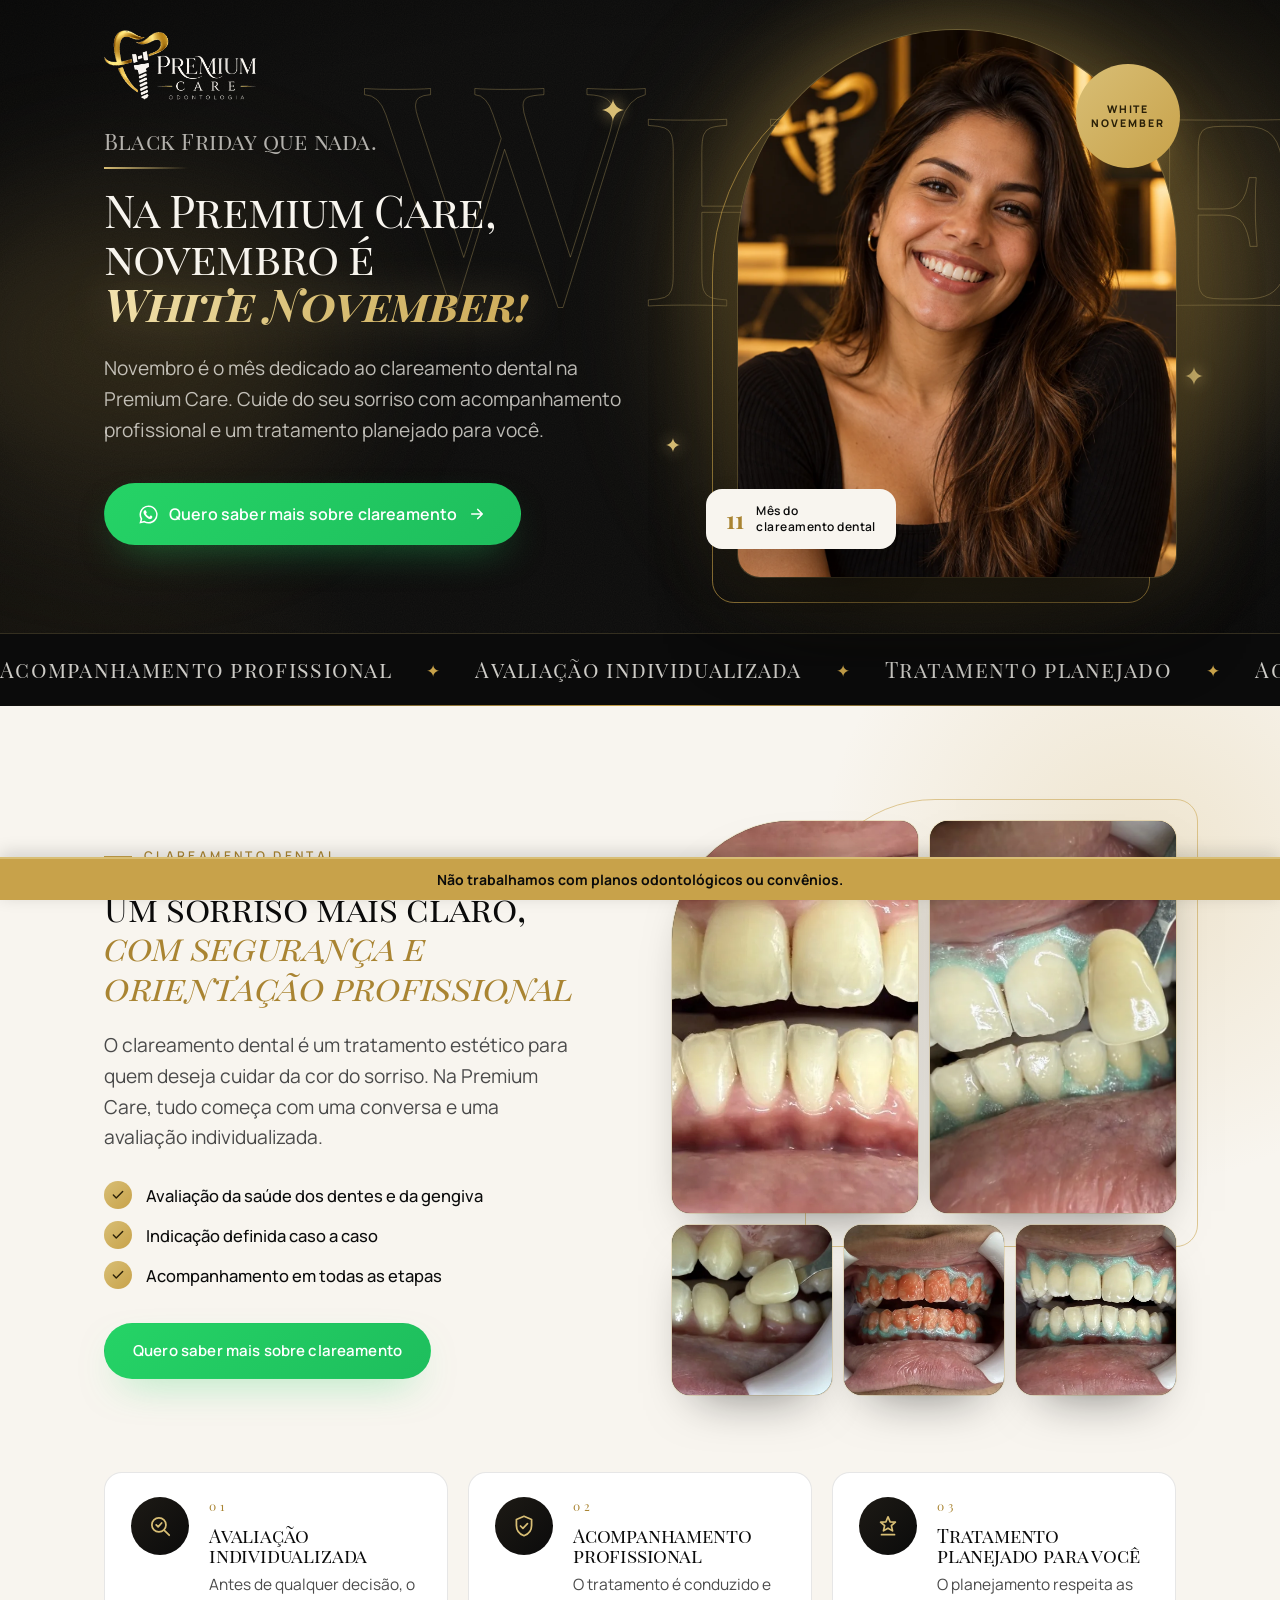
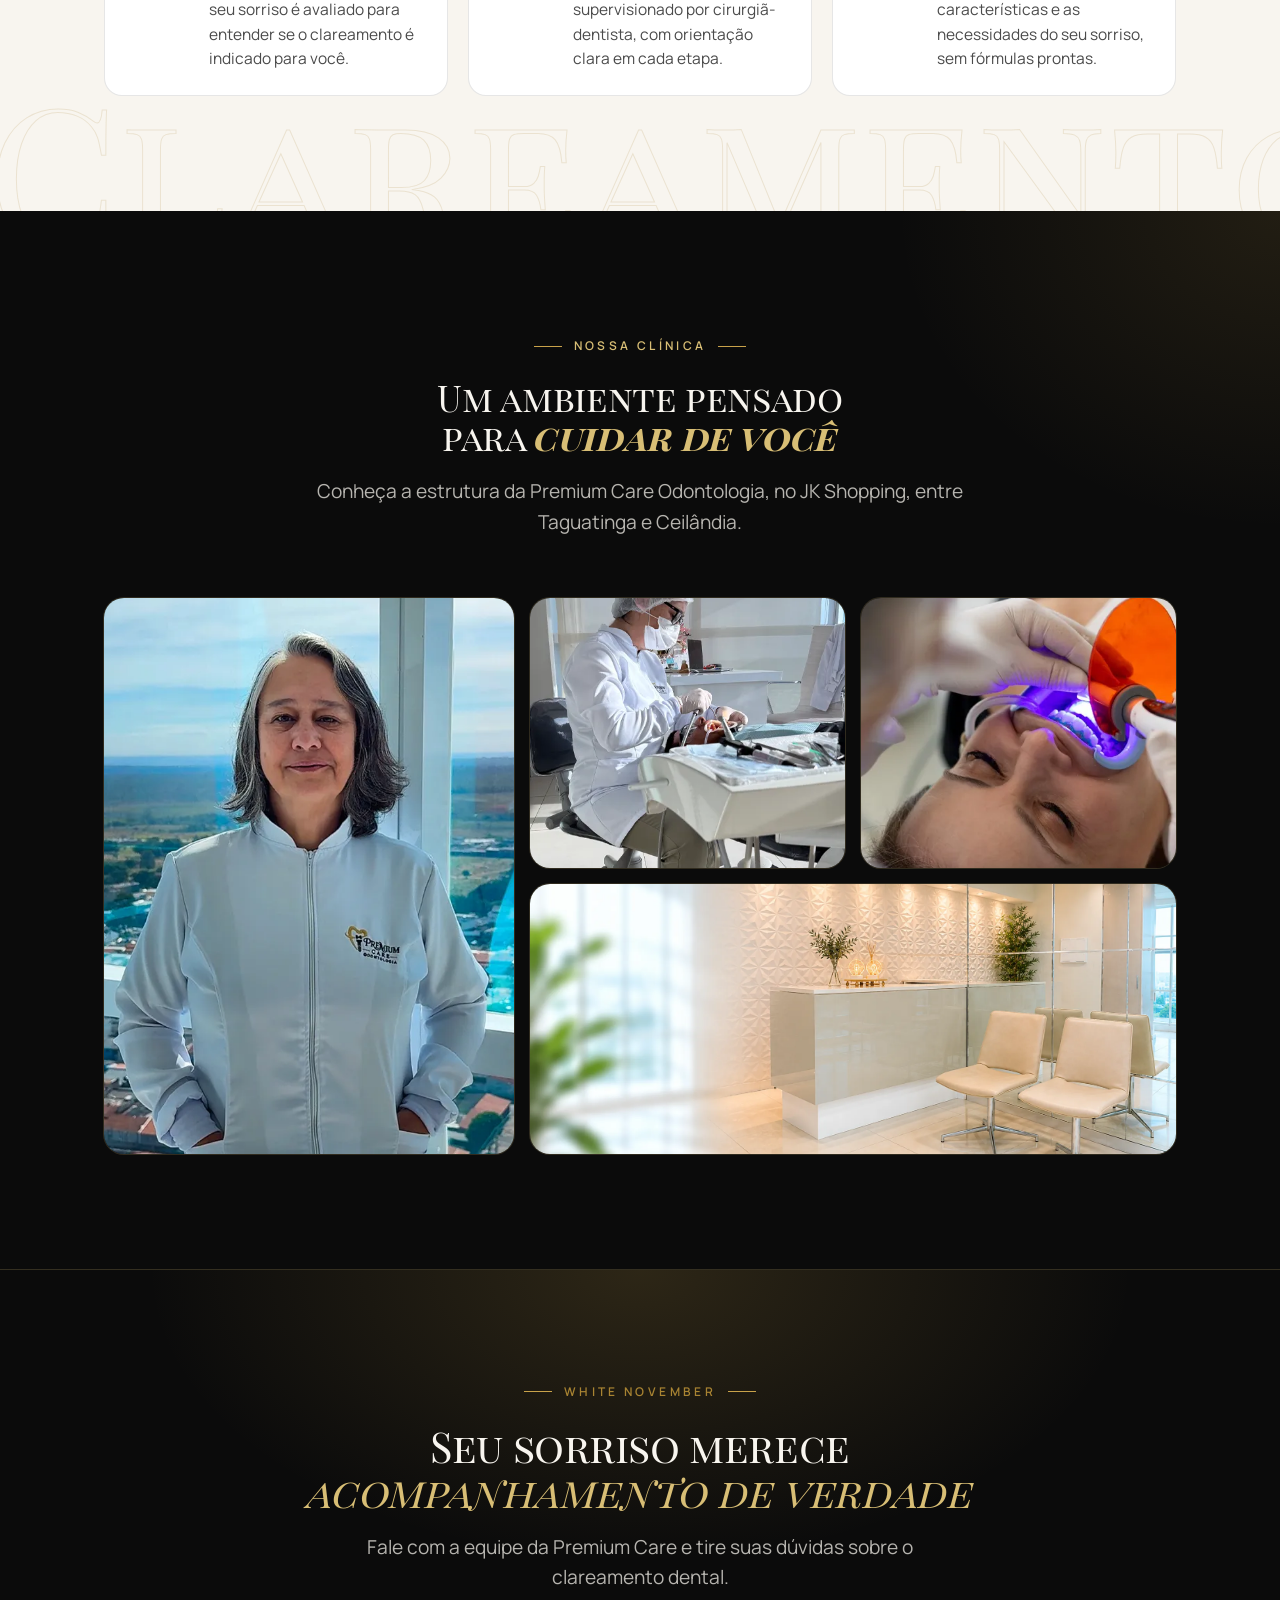
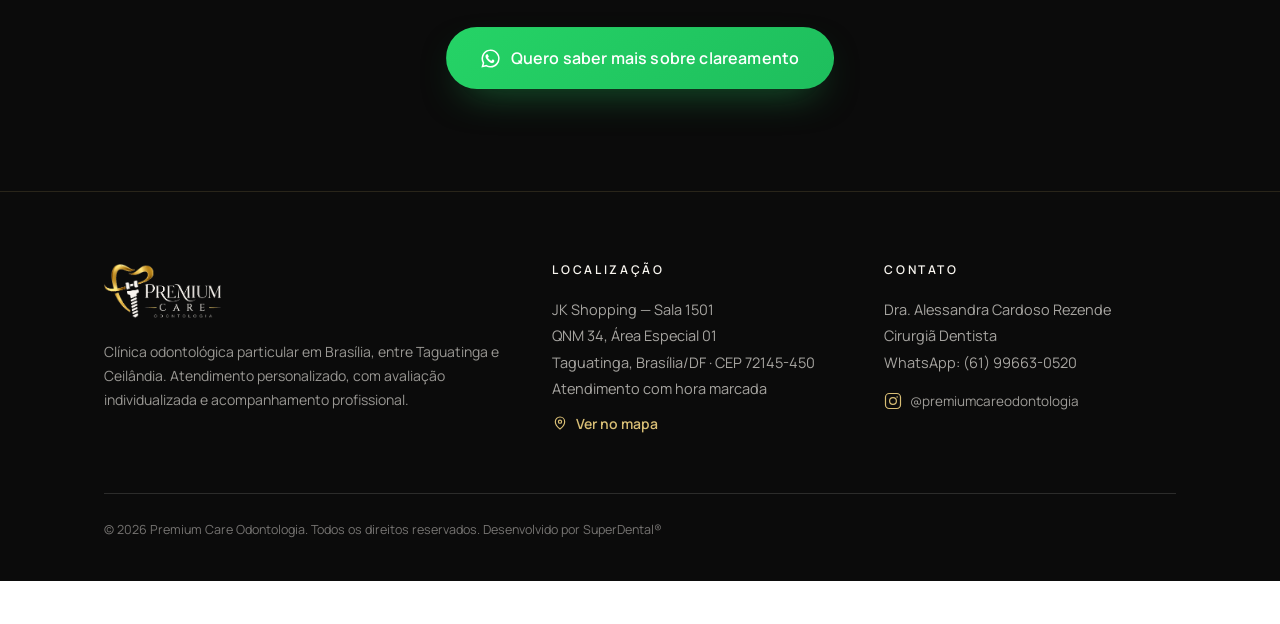
==== clareamento-dental-white-november.html @ b2a8bbda "Att" ====
<!DOCTYPE html>
<html lang="pt-BR">
<head>
<meta charset="UTF-8" />
<meta name="viewport" content="width=device-width, initial-scale=1.0" />
<title>Clareamento Dental em Taguatinga e Ceilândia | White November | Premium Care</title>
<meta name="description" content="White November na Premium Care: novembro é o mês do clareamento dental, com avaliação individualizada e acompanhamento profissional. Taguatinga e Ceilândia." />
<meta name="author" content="Premium Care Odontologia" />
<meta name="theme-color" content="#0B0B0B" />
<link rel="canonical" href="https://premiumcareodontologia.com.br/clareamento-dental-white-november.html" />
<link rel="icon" type="image/webp" href="images/favicon.webp" />

<!-- Open Graph -->
<meta property="og:type" content="website" />
<meta property="og:title" content="White November | Clareamento Dental | Premium Care" />
<meta property="og:description" content="Novembro é o mês do clareamento dental na Premium Care. Avaliação individualizada e acompanhamento profissional." />
<!-- TODO: trocar pela foto real da campanha -->
<meta property="og:image" content="images/hero_clareamento.webp" />
<meta property="og:url" content="https://premiumcareodontologia.com.br/clareamento-dental-white-november.html" />
<meta property="og:locale" content="pt_BR" />

<!-- Google Tag Manager -->
<script>(function(w,d,s,l,i){w[l]=w[l]||[];w[l].push({'gtm.start':
new Date().getTime(),event:'gtm.js'});var f=d.getElementsByTagName(s)[0],
j=d.createElement(s),dl=l!='dataLayer'?'&l='+l:'';j.async=true;j.src=
'https://www.googletagmanager.com/gtm.js?id='+i+dl;f.parentNode.insertBefore(j,f);
})(window,document,'script','dataLayer','GTM-KBFPP3S8');</script>
<!-- End Google Tag Manager -->
<link rel="preconnect" href="https://fonts.googleapis.com" />
<link rel="preconnect" href="https://fonts.gstatic.com" crossorigin />
<link href="https://fonts.googleapis.com/css2?family=Manrope:wght@400;500;600;700&family=Playfair+Display+SC:wght@400;700&display=swap" rel="stylesheet" />
<link rel="stylesheet" href="premium-care.css" />
<noscript><style>.reveal{opacity:1 !important;transform:none !important}</style></noscript>

<style>
/* ============================================================
   White November — estilos específicos da página
   ============================================================ */

/* ---------- Placeholder de foto (trocar por <img> quando as fotos chegarem) ---------- */
.ph {
  position: relative;
  width: 100%; height: 100%;
  min-height: 220px;
  display: flex; flex-direction: column; align-items: center; justify-content: center; gap: 12px;
  text-align: center;
  padding: 24px;
  color: rgba(248,245,239,0.55);
  background:
    radial-gradient(120% 90% at 20% 0%, rgba(216,190,117,0.16), transparent 55%),
    linear-gradient(160deg, #1d1a15, #0f0e0c);
  overflow: hidden;
}
.ph::before {
  content: ""; position: absolute; inset: 14px;
  border: 1px dashed rgba(216,190,117,0.35);
  border-radius: 14px;
  pointer-events: none;
}
.ph svg { width: 38px; height: 38px; color: var(--gold-light); opacity: .85; }
.ph span { font-size: 11.5px; letter-spacing: .24em; text-transform: uppercase; font-weight: 600; }
.ph small { font-size: 12px; opacity: .7; letter-spacing: .04em; }
.ph img { position: absolute; inset: 0; width: 100%; height: 100%; object-fit: cover; }

/* ---------- HERO ---------- */
.wn-hero {
  position: relative;
  background:
    radial-gradient(60% 70% at 85% 30%, rgba(200,162,74,0.20), transparent 60%),
    radial-gradient(50% 60% at 0% 100%, rgba(200,162,74,0.10), transparent 60%),
    var(--ink);
  color: var(--off);
  overflow: hidden;
  padding: clamp(18px, 2.4vw, 30px) 0 0;
}
.wn-hero::after { /* fio dourado inferior */
  content: ""; position: absolute; left: 0; right: 0; bottom: 0; height: 1px;
  background: linear-gradient(90deg, transparent, var(--gold), transparent);
}
.wn-hero__ghost { /* palavra gigante decorativa */
  position: absolute; right: -2%; top: 8%;
  font-family: var(--serif);
  font-size: clamp(120px, 24vw, 340px);
  line-height: .8; letter-spacing: -0.03em;
  color: transparent;
  -webkit-text-stroke: 1px rgba(216,190,117,0.30);
  z-index: 0;
  pointer-events: none; user-select: none;
  white-space: nowrap;
}
.wn-hero__grid {
  position: relative;
  display: grid; grid-template-columns: 1.08fr .92fr; gap: clamp(32px, 5vw, 80px);
  align-items: start;
  padding-top: 0;
  padding-bottom: clamp(18px, 2.4vw, 30px);
}
.wn-hero__logo { height: 70px; width: auto; margin-bottom: clamp(18px, 2.4vw, 30px); }
.wn-hero h1 {
  font-size: clamp(1.55rem, 3.8vw, 2.8rem);
  color: var(--off);
  line-height: 1.05;
  letter-spacing: -0.02em;
}
.wn-hero h1 .wn-strike { display: block; font-size: .5em; letter-spacing: .01em; color: rgba(248,245,239,0.7); margin-bottom: .45em; font-weight: 500; }
.wn-hero h1 .wn-line { display: block; white-space: nowrap; }
.wn-hero h1 em {
  font-style: italic; font-weight: 700;
  background: linear-gradient(100deg, #f3e3ae 0%, #D8BE75 40%, #C8A24A 100%);
  -webkit-background-clip: text; background-clip: text; color: transparent;
}
.wn-hero .lead { color: rgba(248,245,239,0.74); max-width: 560px; margin-top: 26px; }
.wn-hero__actions { margin-top: 38px; display: flex; flex-wrap: wrap; gap: 16px; align-items: center; }

/* moldura da foto do hero */
.wn-photo { position: relative; padding: 0 0 26px 26px; }
.wn-photo::before { /* contorno dourado deslocado */
  content: ""; position: absolute; left: 0; bottom: 0; right: 26px; top: 26px;
  border: 1px solid var(--gold); border-radius: 220px 220px 22px 22px;
  opacity: .7;
}
.wn-photo__frame {
  position: relative; aspect-ratio: 4 / 5;
  border-radius: 220px 220px 22px 22px;
  overflow: hidden;
  box-shadow: 0 40px 80px -30px rgba(0,0,0,.8), 0 0 0 1px rgba(216,190,117,.25);
}
.wn-photo__badge {
  position: absolute; left: -6px; bottom: 54px;
  background: var(--off); color: var(--ink);
  border-radius: 16px; padding: 14px 20px;
  box-shadow: 0 24px 50px -20px rgba(0,0,0,.7);
  display: flex; align-items: center; gap: 12px;
}
.wn-photo__badge b { font-family: var(--serif); font-size: 1.5rem; line-height: 1; color: var(--gold-deep); }
.wn-photo__badge span { font-size: 12px; line-height: 1.35; font-weight: 600; letter-spacing: .04em; color: var(--ink); }
.wn-photo__seal {
  position: absolute; right: -4px; top: 6%;
  width: 104px; height: 104px; border-radius: 50%;
  display: grid; place-items: center; text-align: center;
  background: linear-gradient(135deg, var(--gold-light), var(--gold));
  color: #2a2008; font-size: 10.5px; font-weight: 800; letter-spacing: .18em; text-transform: uppercase; line-height: 1.35;
  box-shadow: var(--shadow-gold);
  animation: wnFloat 6s ease-in-out infinite;
}
@keyframes wnFloat { 50% { transform: translateY(-8px) rotate(4deg); } }

/* faixa em movimento */
.wn-marquee { position: relative; background: #0b0b0b; border-top: 1px solid rgba(216,190,117,.2); overflow: hidden; padding: 18px 0; }
.wn-marquee__track { display: flex; width: max-content; animation: wnScroll 38s linear infinite; }
.wn-marquee__item {
  display: flex; align-items: center; gap: 34px; padding-right: 34px;
  font-family: var(--serif); font-size: clamp(1rem, 1.8vw, 1.35rem); letter-spacing: .06em;
  color: rgba(248,245,239,.82); white-space: nowrap;
}
.wn-marquee__item span { display: flex; align-items: center; gap: 34px; }
.wn-marquee__item span::after { content: "✦"; color: var(--gold); font-size: .8em; }
@keyframes wnScroll { to { transform: translateX(-50%); } }


/* ---------- HERO · camadas de profundidade ---------- */
.wn-hero::before { /* textura de grão + vinheta */
  content: ""; position: absolute; inset: 0; z-index: 0; pointer-events: none;
  background:
    radial-gradient(90% 80% at 50% 50%, transparent 55%, rgba(0,0,0,.55) 100%),
    url("data:image/svg+xml;utf8,<svg xmlns='http://www.w3.org/2000/svg' width='180' height='180'><filter id='n'><feTurbulence type='fractalNoise' baseFrequency='.9' numOctaves='2' stitchTiles='stitch'/><feColorMatrix values='0 0 0 0 1  0 0 0 0 .9  0 0 0 0 .6  0 0 0 .55 0'/></filter><rect width='100%' height='100%' filter='url(%23n)' opacity='.07'/></svg>");
}
.wn-hero__glow { /* halos dourados */
  position: absolute; border-radius: 50%; pointer-events: none; z-index: 0; filter: blur(70px);
}
.wn-hero__glow--a { width: 520px; height: 520px; right: 4%; top: 6%; background: rgba(200,162,74,.34); }
.wn-hero__glow--b { width: 420px; height: 300px; left: -6%; top: 28%; background: rgba(200,162,74,.16); }
.wn-hero__grid { z-index: 1; }

/* faíscas */
.wn-spark { position: absolute; z-index: 1; color: var(--gold-light); pointer-events: none; animation: wnTwinkle 3.8s ease-in-out infinite; }
.wn-spark svg { display: block; width: 100%; height: 100%; fill: currentColor; filter: drop-shadow(0 0 8px rgba(216,190,117,.8)); }
.wn-spark--1 { width: 22px; height: 22px; left: 47%; top: 14%; }
.wn-spark--2 { width: 14px; height: 14px; left: 52%; top: 62%; animation-delay: 1.2s; }
.wn-spark--3 { width: 18px; height: 18px; right: 6%; top: 52%; animation-delay: 2.1s; }
@keyframes wnTwinkle { 0%,100% { opacity: .15; transform: scale(.7) rotate(0); } 50% { opacity: 1; transform: scale(1.15) rotate(45deg); } }

/* título: fio dourado + brilho */
.wn-hero h1 .wn-strike { position: relative; padding-bottom: .7em; margin-bottom: .75em; }
.wn-hero h1 .wn-strike::after {
  content: ""; position: absolute; left: 0; bottom: 0; width: 84px; height: 2px;
  background: linear-gradient(90deg, var(--gold-light), transparent);
}
.wn-hero h1 em { filter: drop-shadow(0 0 22px rgba(216,190,117,.35)); }

.wn-photo__frame > img { width: 100%; height: 100%; object-fit: cover; display: block; }
.wn-photo__frame { box-shadow: 0 50px 100px -30px rgba(0,0,0,.9), 0 0 90px -10px rgba(200,162,74,.35), 0 0 0 1px rgba(216,190,117,.3); }

/* botão com brilho e seta */
.wn-hero__actions--mobile { display: none; }
.wn-hero__actions .btn { position: relative; overflow: hidden; }
.wn-hero__actions .btn::after {
  content: ""; position: absolute; top: 0; bottom: 0; left: -60%; width: 40%;
  background: linear-gradient(100deg, transparent, rgba(255,255,255,.38), transparent);
  transform: skewX(-20deg);
  animation: wnShine 4.5s ease-in-out infinite;
}
@keyframes wnShine { 0%, 55% { left: -60%; } 85%, 100% { left: 140%; } }
.wn-hero__actions .btn .wn-arrow { width: 18px; height: 18px; animation: wnNudge 1.8s ease-in-out infinite; }
@keyframes wnNudge { 50% { transform: translateX(5px); } }
@media (max-width: 960px) { .wn-spark--1, .wn-spark--2 { display: none; } .wn-hero__glow--a { right: -20%; } }
@media (prefers-reduced-motion: reduce) { .wn-spark, .wn-hero__actions .btn::after, .wn-hero__actions .btn .wn-arrow { animation: none; } }

/* ---------- SOBRE O CLAREAMENTO ---------- */
.wn-about { position: relative; background: var(--off); overflow: hidden; }
.wn-about__grid { display: grid; grid-template-columns: 1fr 1fr; gap: clamp(36px, 5vw, 80px); align-items: center; }
.wn-about__title { font-size: clamp(1.5rem, 2.9vw, 2.2rem); line-height: 1.12; }
.wn-about__title em { color: var(--gold-deep); font-style: italic; }
.wn-about__lead { margin-top: 24px; }
.wn-checks { list-style: none; margin: 28px 0 0; padding: 0; display: grid; gap: 12px; }
.wn-checks li { display: flex; align-items: center; gap: 14px; font-size: 16.5px; font-weight: 500; color: var(--ink); }
.wn-checks .tick { flex: none; width: 28px; height: 28px; border-radius: 50%; display: grid; place-items: center; background: linear-gradient(135deg, var(--gold-light), var(--gold)); color: #2a2008; }
.wn-checks .tick svg { width: 14px; height: 14px; }
.wn-about::before { /* halo dourado de fundo */
  content: ""; position: absolute; width: 640px; height: 640px; right: -180px; top: -160px; border-radius: 50%;
  background: radial-gradient(closest-side, rgba(200,162,74,.20), transparent); pointer-events: none;
}
.wn-about::after { /* palavra decorativa */
  content: "Clareamento"; position: absolute; left: -1%; bottom: -3%;
  font-family: var(--serif); font-size: clamp(90px, 15vw, 220px); line-height: .8; white-space: nowrap;
  color: transparent; -webkit-text-stroke: 1px rgba(168,132,50,.16); pointer-events: none;
}
.wn-about .container { position: relative; z-index: 1; }
.wn-about__grid { align-items: center; }
.wn-pillars { display: grid; grid-template-columns: repeat(3, 1fr); gap: 20px; margin-top: clamp(48px, 6vw, 84px); }
.wn-pillar { position: relative; }
.wn-pillar__num { display: block; font-family: var(--serif); font-size: 12px; letter-spacing: .3em; color: var(--gold-deep); margin-bottom: 8px; }

/* mosaico de fotos */
.wn-mosaic {
  position: relative;
  display: grid; gap: 12px;
  grid-template-columns: repeat(6, 1fr);
  grid-template-rows: 190px 190px 170px;
}
.wn-m { position: relative; margin: 0; overflow: hidden; border-radius: 18px; background: #1a1814;
  box-shadow: 0 24px 50px -26px rgba(11,11,11,.55), 0 0 0 1px rgba(200,162,74,.25); }
.wn-m img { width: 100%; height: 100%; object-fit: cover; transition: transform .8s ease; }
.wn-m:hover img { transform: scale(1.06); }
.wn-m--1 { grid-column: 1 / 4; grid-row: 1 / 3; border-radius: 120px 18px 18px 18px; }
.wn-m--5 { grid-column: 4 / 7; grid-row: 1 / 3; }
.wn-m--2 { grid-column: 1 / 3; grid-row: 3; }
.wn-m--3 { grid-column: 3 / 5; grid-row: 3; }
.wn-m--4 { grid-column: 5 / 7; grid-row: 3; }
.wn-m--1 img { object-position: 50% 45%; }
.wn-m--5 img { object-position: 50% 40%; }
.wn-mosaic__ring { position: absolute; z-index: -1; width: 78%; height: 78%; right: -22px; top: -22px; border: 1px solid var(--gold); border-radius: 130px 22px 22px 22px; opacity: .55; pointer-events: none; }
.wn-pillar {
  display: grid; grid-template-columns: 58px 1fr; gap: 20px; align-items: start;
  background: var(--white);
  border: 1px solid var(--hair);
  border-radius: 18px; padding: 24px 26px;
  transition: transform .3s ease, box-shadow .3s ease, border-color .3s ease;
}
.wn-pillar:hover { transform: translateY(-4px); box-shadow: var(--shadow-md); border-color: rgba(200,162,74,.55); }
.wn-pillar__ic {
  width: 58px; height: 58px; border-radius: 50%;
  display: grid; place-items: center;
  background: linear-gradient(135deg, #1d1a15, #0b0b0b);
  color: var(--gold-light);
}
.wn-pillar__ic svg { width: 26px; height: 26px; }
.wn-pillar h3 { font-size: 1.2rem; margin-bottom: 6px; }
.wn-pillar p { font-size: 15.5px; line-height: 1.6; }
.wn-about__cta { margin-top: 34px; display: flex; flex-wrap: wrap; gap: 16px; align-items: center; }
.wn-about__cta--mobile { display: none; }

/* ---------- GALERIA ---------- */
.wn-gallery { background: var(--ink); position: relative; overflow: hidden; }
.wn-gallery::before { content: ""; position: absolute; inset: 0; background: radial-gradient(50% 50% at 100% 0%, rgba(200,162,74,.12), transparent 60%); pointer-events: none; }
.wn-gallery__grid {
  position: relative;
  display: grid; gap: 16px; margin-top: clamp(36px, 5vw, 60px);
  grid-template-columns: 1.3fr 1fr 1fr;
  grid-template-rows: 270px 270px;
}
.wn-gallery__item { border-radius: 20px; overflow: hidden; box-shadow: 0 0 0 1px rgba(216,190,117,.18); }
.wn-gallery__item:nth-child(1) { grid-row: span 2; }
.wn-gallery__item:nth-child(4) { grid-column: span 2; }
.wn-gallery__item img { width: 100%; height: 100%; object-fit: cover; transition: transform .8s ease; }
.wn-gallery__item:hover img { transform: scale(1.05); }
.wn-gallery__item .ph { min-height: 0; }
.wn-gallery__item img[src*="doutora"] { object-position: 50% 0%; }

/* ---------- FOOTER / CTA ---------- */
.wn-close { position: relative; background: var(--ink); text-align: center; padding: clamp(64px, 8vw, 112px) 0; border-top: 1px solid rgba(216,190,117,.2); overflow: hidden; }
.wn-close::before { content: ""; position: absolute; inset: 0; background: radial-gradient(55% 80% at 50% 0%, rgba(200,162,74,.18), transparent 70%); pointer-events: none; }
.wn-close .inner { position: relative; max-width: 740px; margin: 0 auto; }
.wn-close h2 { color: var(--off); font-size: clamp(1.6rem, 3.4vw, 2.6rem); margin-bottom: 18px; }
.wn-close h2 em { color: var(--gold-light); font-style: italic; }
.wn-close .lead { color: rgba(248,245,239,.72); margin: 0 auto 34px; max-width: 560px; }
.wn-close .actions { display: flex; justify-content: center; }
.footer { border-top: 1px solid rgba(216,190,117,.15); }
.footer-map { display: inline-flex; align-items: center; gap: 8px; margin-top: 10px; color: var(--gold-light); font-weight: 600; font-size: 14px; }
.footer-map:hover { text-decoration: underline; }
.footer-map svg { width: 16px; height: 16px; }

/* ---------- Responsivo ---------- */
@media (max-width: 960px) {
  .wn-hero__grid { grid-template-columns: 1fr; }
  .wn-photo { max-width: 440px; margin: 0 auto; width: 100%; }
  .wn-hero__copy .wn-hero__actions { display: none; }
  .wn-hero__actions--mobile { display: flex; max-width: 440px; width: 100%; margin: 0 auto; justify-content: center; }
  .wn-hero__actions--mobile .btn { width: 100%; }
  .wn-about__grid { grid-template-columns: 1fr; }
  .wn-pillars { grid-template-columns: 1fr; }
  .wn-about__copy .wn-about__cta { display: none; }
  .wn-about__cta--mobile { display: flex; margin-top: 0; justify-content: center; }
  .wn-pillar { grid-template-columns: 58px 1fr; }
  .wn-gallery__grid { grid-template-columns: 1fr 1fr; grid-template-rows: 300px 200px 200px; }
  .wn-gallery__item:nth-child(1) { grid-row: auto; grid-column: span 2; }
  .wn-gallery__item:nth-child(4) { grid-column: span 2; }
}
@media (max-width: 640px) {
  .wn-hero__logo { height: 58px; margin-bottom: 18px; }
  .wn-hero__actions, .wn-about__cta { flex-direction: column; align-items: stretch; }
  .wn-hero__actions .btn, .wn-about__cta .btn, .wn-close .btn { width: 100%; white-space: normal; text-align: center; padding: 14px 22px; }
  .wn-photo { padding: 0 0 18px 16px; }
  .wn-photo::before { right: 16px; top: 18px; }
  .wn-photo__seal { width: 86px; height: 86px; font-size: 9px; right: 0; }
  .wn-photo__badge { left: -4px; bottom: 38px; padding: 11px 15px; }
  .wn-pillar { grid-template-columns: 1fr; gap: 14px; padding: 22px 22px 24px; }
  .wn-pillar { text-align: center; justify-items: center; }
  .wn-mosaic { grid-template-rows: 150px 150px 130px; gap: 8px; }
  @media (prefers-reduced-motion: reduce) {
  .wn-marquee__track, .wn-photo__seal { animation: none; }
}
</style>

<!-- Schema: Dentist / Service -->
<script type="application/ld+json">
{
  "@context": "https://schema.org",
  "@type": "Dentist",
  "name": "Premium Care Odontologia",
  "description": "Clareamento dental com avaliação individualizada e acompanhamento profissional em Taguatinga e Ceilândia. White November: campanha temática de valorização do clareamento dental supervisionado.",
  "url": "https://premiumcareodontologia.com.br/clareamento-dental-white-november.html",
  "telephone": "+5561996630520",
  "founder": { "@type": "Person", "name": "Dra. Alessandra Cardoso Rezende", "jobTitle": "Cirurgiã-dentista" },
  "address": {
    "@type": "PostalAddress",
    "streetAddress": "JK Shopping, Sala 1501 - Q QNM 34 Área Especial 01, Sala 1501 EDIF",
    "addressLocality": "Taguatinga",
    "addressRegion": "DF",
    "postalCode": "72145-450",
    "addressCountry": "BR"
  },
  "areaServed": ["Taguatinga", "Ceilândia", "Vicente Pires", "Brasília"],
  "availableService": {
    "@type": "MedicalProcedure",
    "name": "Clareamento dental",
    "description": "Clareamento dental com avaliação individualizada e acompanhamento profissional."
  },
  "openingHoursSpecification": {
    "@type": "OpeningHoursSpecification",
    "dayOfWeek": ["Monday","Tuesday","Wednesday","Thursday","Friday","Saturday"],
    "description": "Atendimento com hora marcada"
  }
}
</script>
</head>
<body class="has-treatment-notice">
<!-- Google Tag Manager (noscript) -->
<noscript><iframe src="https://www.googletagmanager.com/ns.html?id=GTM-KBFPP3S8"
height="0" width="0" style="display:none;visibility:hidden"></iframe></noscript>
<!-- End Google Tag Manager (noscript) -->

<main>

<!-- ============================ HERO ============================ -->
<section class="wn-hero" id="inicio" data-screen-label="Hero">
  <div class="wn-hero__glow wn-hero__glow--a" aria-hidden="true"></div>
  <div class="wn-hero__glow wn-hero__glow--b" aria-hidden="true"></div>
  <div class="wn-hero__ghost" aria-hidden="true">White</div>
  <span class="wn-spark wn-spark--1" aria-hidden="true"><svg viewBox="0 0 24 24"><path d="M12 0c.8 6.4 5.6 11.2 12 12-6.4.8-11.2 5.6-12 12-.8-6.4-5.6-11.2-12-12C6.4 11.2 11.2 6.4 12 0z"/></svg></span>
  <span class="wn-spark wn-spark--2" aria-hidden="true"><svg viewBox="0 0 24 24"><path d="M12 0c.8 6.4 5.6 11.2 12 12-6.4.8-11.2 5.6-12 12-.8-6.4-5.6-11.2-12-12C6.4 11.2 11.2 6.4 12 0z"/></svg></span>
  <span class="wn-spark wn-spark--3" aria-hidden="true"><svg viewBox="0 0 24 24"><path d="M12 0c.8 6.4 5.6 11.2 12 12-6.4.8-11.2 5.6-12 12-.8-6.4-5.6-11.2-12-12C6.4 11.2 11.2 6.4 12 0z"/></svg></span>
  <div class="container wn-hero__grid">
    <div class="wn-hero__copy">
      <img class="wn-hero__logo reveal" src="images/logo-premium-care-light.webp" alt="Premium Care Odontologia" />
      <h1 class="reveal" data-d="2"><span class="wn-strike">Black Friday que nada.</span><span class="wn-line">Na Premium Care,</span> <span class="wn-line">novembro é</span> <em class="wn-line">White November!</em></h1>
      <p class="lead reveal" data-d="3">Novembro é o mês dedicado ao clareamento dental na Premium Care. Cuide do seu sorriso com acompanhamento profissional e um tratamento planejado para você.</p>
      <div class="wn-hero__actions reveal" data-d="4">
        <a class="btn btn-gold btn-lg sellbot-wpp-open" target="_blank" rel="noopener"
           href="https://wa.me/5561996630520?text=Ol%C3%A1%21%20Vi%20a%20campanha%20White%20November%20da%20Premium%20Care%20e%20gostaria%20de%20saber%20mais%20sobre%20o%20clareamento%20dental.">
          <svg viewBox="0 0 24 24" fill="currentColor" aria-hidden="true"><path d="M.5 23.5l1.6-5.9A11.4 11.4 0 1 1 12 23.5a11.4 11.4 0 0 1-5.5-1.4l-6 1.4zm6.3-3.6l.4.2a9.5 9.5 0 1 0-3.2-3.2l.2.4-.9 3.4 3.5-.8zM17 14.3c-.3-.1-1.7-.8-2-.9s-.5-.1-.7.2-.7.9-.9 1.1-.3.2-.6.1a7.7 7.7 0 0 1-2.3-1.4 8.6 8.6 0 0 1-1.6-2c-.2-.3 0-.4.1-.6l.4-.5.3-.5a.5.5 0 0 0 0-.5l-.9-2.1c-.2-.6-.5-.5-.7-.5h-.6a1.1 1.1 0 0 0-.8.4 3.4 3.4 0 0 0-1 2.5 5.8 5.8 0 0 0 1.2 3.1 13.4 13.4 0 0 0 5.2 4.6c2 .8 2 .5 2.4.5a3 3 0 0 0 2-1.4 2.5 2.5 0 0 0 .2-1.4c-.1-.1-.3-.2-.6-.3z"/></svg>
          Quero saber mais sobre clareamento
          <svg class="wn-arrow" viewBox="0 0 24 24" fill="none" stroke="currentColor" stroke-width="2.2" aria-hidden="true"><path d="M5 12h14M13 6l6 6-6 6" stroke-linecap="round" stroke-linejoin="round"/></svg>
        </a>
      </div>
    </div>

    <div class="wn-photo reveal" data-d="2">
      <div class="wn-photo__frame">
        <img src="images/hero_clareamento.webp" alt="Paciente sorrindo na recepção da Premium Care Odontologia" width="1122" height="1402" fetchpriority="high" />
      </div>
      <div class="wn-photo__seal" aria-hidden="true">White<br>November</div>
      <div class="wn-photo__badge">
        <b>11</b>
        <span>Mês do<br>clareamento dental</span>
      </div>
    </div>

    <div class="wn-hero__actions wn-hero__actions--mobile reveal">
      <a class="btn btn-gold btn-lg sellbot-wpp-open" target="_blank" rel="noopener"
         href="https://wa.me/5561996630520?text=Ol%C3%A1%21%20Vi%20a%20campanha%20White%20November%20da%20Premium%20Care%20e%20gostaria%20de%20saber%20mais%20sobre%20o%20clareamento%20dental.">
        <svg viewBox="0 0 24 24" fill="currentColor" aria-hidden="true"><path d="M.5 23.5l1.6-5.9A11.4 11.4 0 1 1 12 23.5a11.4 11.4 0 0 1-5.5-1.4l-6 1.4zm6.3-3.6l.4.2a9.5 9.5 0 1 0-3.2-3.2l.2.4-.9 3.4 3.5-.8zM17 14.3c-.3-.1-1.7-.8-2-.9s-.5-.1-.7.2-.7.9-.9 1.1-.3.2-.6.1a7.7 7.7 0 0 1-2.3-1.4 8.6 8.6 0 0 1-1.6-2c-.2-.3 0-.4.1-.6l.4-.5.3-.5a.5.5 0 0 0 0-.5l-.9-2.1c-.2-.6-.5-.5-.7-.5h-.6a1.1 1.1 0 0 0-.8.4 3.4 3.4 0 0 0-1 2.5 5.8 5.8 0 0 0 1.2 3.1 13.4 13.4 0 0 0 5.2 4.6c2 .8 2 .5 2.4.5a3 3 0 0 0 2-1.4 2.5 2.5 0 0 0 .2-1.4c-.1-.1-.3-.2-.6-.3z"/></svg>
        Quero saber mais sobre clareamento
        <svg class="wn-arrow" viewBox="0 0 24 24" fill="none" stroke="currentColor" stroke-width="2.2" aria-hidden="true"><path d="M5 12h14M13 6l6 6-6 6" stroke-linecap="round" stroke-linejoin="round"/></svg>
      </a>
    </div>
  </div>

  <div class="wn-marquee" aria-hidden="true">
    <div class="wn-marquee__track">
      <div class="wn-marquee__item"><span>Acompanhamento profissional</span><span>Avaliação individualizada</span><span>Tratamento planejado</span></div>
      <div class="wn-marquee__item"><span>Acompanhamento profissional</span><span>Avaliação individualizada</span><span>Tratamento planejado</span></div>
      <div class="wn-marquee__item"><span>Acompanhamento profissional</span><span>Avaliação individualizada</span><span>Tratamento planejado</span></div>
      <div class="wn-marquee__item"><span>Acompanhamento profissional</span><span>Avaliação individualizada</span><span>Tratamento planejado</span></div>
    </div>
  </div>
</section>

<!-- ============================ SOBRE O CLAREAMENTO ============================ -->
<section class="section wn-about" id="clareamento" data-screen-label="Clareamento dental">
  <div class="container wn-about__grid">
    <div class="reveal wn-about__copy">
      <p class="eyebrow">Clareamento dental</p>
      <h2 class="wn-about__title">Um sorriso mais claro, <em>com segurança e orientação profissional</em></h2>
      <p class="lead wn-about__lead">O clareamento dental é um tratamento estético para quem deseja cuidar da cor do sorriso. Na Premium Care, tudo começa com uma conversa e uma avaliação individualizada.</p>
      <ul class="wn-checks">
        <li><span class="tick"><svg viewBox="0 0 24 24" fill="none" stroke="currentColor" stroke-width="2.4"><path d="M4 12l5 5 11-11" stroke-linecap="round" stroke-linejoin="round"/></svg></span>Avaliação da saúde dos dentes e da gengiva</li>
        <li><span class="tick"><svg viewBox="0 0 24 24" fill="none" stroke="currentColor" stroke-width="2.4"><path d="M4 12l5 5 11-11" stroke-linecap="round" stroke-linejoin="round"/></svg></span>Indicação definida caso a caso</li>
        <li><span class="tick"><svg viewBox="0 0 24 24" fill="none" stroke="currentColor" stroke-width="2.4"><path d="M4 12l5 5 11-11" stroke-linecap="round" stroke-linejoin="round"/></svg></span>Acompanhamento em todas as etapas</li>
      </ul>
      <div class="wn-about__cta">
        <a class="btn btn-gold sellbot-wpp-open" target="_blank" rel="noopener"
           href="https://wa.me/5561996630520?text=Ol%C3%A1%21%20Vi%20a%20campanha%20White%20November%20da%20Premium%20Care%20e%20gostaria%20de%20saber%20mais%20sobre%20o%20clareamento%20dental.">
          Quero saber mais sobre clareamento
        </a>
      </div>
    </div>

    <div class="wn-mosaic reveal" data-d="1" aria-label="Acompanhamento profissional durante o clareamento dental">
      <figure class="wn-m wn-m--1"><img src="images/white-november-1.webp" alt="Avaliação inicial dos dentes na Premium Care Odontologia" loading="lazy" /></figure>
      <figure class="wn-m wn-m--5"><img src="images/white-november-5.webp" alt="Escala de cor sendo utilizada durante o acompanhamento do clareamento dental" loading="lazy" /></figure>
      <figure class="wn-m wn-m--2"><img src="images/white-november-2.webp" alt="Avaliação da cor dos dentes com escala de cor" loading="lazy" /></figure>
      <figure class="wn-m wn-m--3"><img src="images/white-november-3.webp" alt="Procedimento de clareamento dental realizado por profissional" loading="lazy" /></figure>
      <figure class="wn-m wn-m--4"><img src="images/white-november-4.webp" alt="Acompanhamento profissional durante o clareamento dental" loading="lazy" /></figure>
      <span class="wn-mosaic__ring" aria-hidden="true"></span>
    </div>

  <div class="wn-about__cta wn-about__cta--mobile">
    <a class="btn btn-gold sellbot-wpp-open" target="_blank" rel="noopener"
       href="https://wa.me/5561996630520?text=Ol%C3%A1%21%20Vi%20a%20campanha%20White%20November%20da%20Premium%20Care%20e%20gostaria%20de%20saber%20mais%20sobre%20o%20clareamento%20dental.">
      Quero saber mais sobre clareamento
    </a>
  </div>
  </div>

  <div class="container">
    <div class="wn-pillars">
      <article class="wn-pillar reveal">
        <span class="wn-pillar__ic"><svg viewBox="0 0 24 24" fill="none" stroke="currentColor" stroke-width="1.6"><circle cx="11" cy="11" r="6.5"/><path d="M16 16l4.5 4.5" stroke-linecap="round"/><path d="M8.5 11l1.8 1.8 3.2-3.6" stroke-linecap="round" stroke-linejoin="round"/></svg></span>
        <div><span class="wn-pillar__num">01</span><h3>Avaliação individualizada</h3><p>Antes de qualquer decisão, o seu sorriso é avaliado para entender se o clareamento é indicado para você.</p></div>
      </article>
      <article class="wn-pillar reveal" data-d="1">
        <span class="wn-pillar__ic"><svg viewBox="0 0 24 24" fill="none" stroke="currentColor" stroke-width="1.6"><path d="M12 3l7 3v5.5c0 4.4-2.9 8-7 9.5-4.1-1.5-7-5.1-7-9.5V6z" stroke-linejoin="round"/><path d="M8.8 12l2.2 2.2 4.2-4.4" stroke-linecap="round" stroke-linejoin="round"/></svg></span>
        <div><span class="wn-pillar__num">02</span><h3>Acompanhamento profissional</h3><p>O tratamento é conduzido e supervisionado por cirurgiã-dentista, com orientação clara em cada etapa.</p></div>
      </article>
      <article class="wn-pillar reveal" data-d="2">
        <span class="wn-pillar__ic"><svg viewBox="0 0 24 24" fill="none" stroke="currentColor" stroke-width="1.6"><path d="M12 3.5l1.9 4.6 4.9.4-3.7 3.2 1.1 4.8L12 14l-4.2 2.5 1.1-4.8L5.2 8.5l4.9-.4z" stroke-linejoin="round"/><path d="M6 20h12" stroke-linecap="round"/></svg></span>
        <div><span class="wn-pillar__num">03</span><h3>Tratamento planejado para você</h3><p>O planejamento respeita as características e as necessidades do seu sorriso, sem fórmulas prontas.</p></div>
      </article>
    </div>
  </div>
</section>

<!-- ============================ ESTRUTURA / GALERIA ============================ -->
<section class="section wn-gallery bg-ink" id="estrutura" data-screen-label="Estrutura">
  <div class="container">
    <div class="section-head section-head--center reveal">
      <p class="eyebrow eyebrow--center">Nossa clínica</p>
      <h2 class="h1">Um ambiente pensado para <em style="color:var(--gold-light)">cuidar de você</em></h2>
      <p class="lead" style="margin-top:20px;">Conheça a estrutura da Premium Care Odontologia, no JK Shopping, entre Taguatinga e Ceilândia.</p>
    </div>

    <div class="wn-gallery__grid">
            <figure class="wn-gallery__item reveal" style="margin:0"><img src="images/doutora.webp" alt="Dra. Alessandra Cardoso Rezende na Premium Care Odontologia" loading="lazy" /></figure>
      <figure class="wn-gallery__item reveal" data-d="1" style="margin:0"><img src="images/card1_geral.webp" alt="Consultório da Premium Care Odontologia" loading="lazy" /></figure>
      <figure class="wn-gallery__item reveal" data-d="2" style="margin:0"><img src="images/card2_geral.webp" alt="Detalhe do ambiente da Premium Care Odontologia" loading="lazy" /></figure>
      <figure class="wn-gallery__item reveal" data-d="1" style="margin:0"><img src="images/estrutura.webp" alt="Estrutura da Premium Care Odontologia" loading="lazy" /></figure>
    </div>
  </div>
</section>

<!-- ============================ CTA FINAL ============================ -->
<section class="wn-close" data-screen-label="CTA final">
  <div class="container">
    <div class="inner reveal">
      <p class="eyebrow eyebrow--center">White November</p>
      <h2>Seu sorriso merece <em>acompanhamento de verdade</em></h2>
      <p class="lead">Fale com a equipe da Premium Care e tire suas dúvidas sobre o clareamento dental.</p>
      <div class="actions">
        <a class="btn btn-gold btn-lg sellbot-wpp-open" target="_blank" rel="noopener"
           href="https://wa.me/5561996630520?text=Ol%C3%A1%21%20Vi%20a%20campanha%20White%20November%20da%20Premium%20Care%20e%20gostaria%20de%20saber%20mais%20sobre%20o%20clareamento%20dental.">
          <svg viewBox="0 0 24 24" fill="currentColor" aria-hidden="true"><path d="M.5 23.5l1.6-5.9A11.4 11.4 0 1 1 12 23.5a11.4 11.4 0 0 1-5.5-1.4l-6 1.4zm6.3-3.6l.4.2a9.5 9.5 0 1 0-3.2-3.2l.2.4-.9 3.4 3.5-.8zM17 14.3c-.3-.1-1.7-.8-2-.9s-.5-.1-.7.2-.7.9-.9 1.1-.3.2-.6.1a7.7 7.7 0 0 1-2.3-1.4 8.6 8.6 0 0 1-1.6-2c-.2-.3 0-.4.1-.6l.4-.5.3-.5a.5.5 0 0 0 0-.5l-.9-2.1c-.2-.6-.5-.5-.7-.5h-.6a1.1 1.1 0 0 0-.8.4 3.4 3.4 0 0 0-1 2.5 5.8 5.8 0 0 0 1.2 3.1 13.4 13.4 0 0 0 5.2 4.6c2 .8 2 .5 2.4.5a3 3 0 0 0 2-1.4 2.5 2.5 0 0 0 .2-1.4c-.1-.1-.3-.2-.6-.3z"/></svg>
          Quero saber mais sobre clareamento
        </a>
      </div>
    </div>
  </div>
</section>

</main>

<!-- ============================ FOOTER ============================ -->
<footer class="footer" data-screen-label="Footer">
  <div class="container">
    <div class="footer-grid">
      <div class="footer-brand">
        <img src="images/logo-premium-care-light.webp" alt="Premium Care Odontologia" />
        <p>Clínica odontológica particular em Brasília, entre Taguatinga e Ceilândia. Atendimento personalizado, com avaliação individualizada e acompanhamento profissional.</p>
      </div>
      <div>
        <h4>Localização</h4>
        <p class="footer-contact">
          JK Shopping — Sala 1501<br/>
          QNM 34, Área Especial 01<br/>
          Taguatinga, Brasília/DF · CEP 72145-450<br/>
          Atendimento com hora marcada
        </p>
        <a class="footer-map" href="https://www.google.com/maps/search/?api=1&query=JK+Shopping+Taguatinga+Premium+Care+Odontologia" target="_blank" rel="noopener">
          <svg viewBox="0 0 24 24" fill="none" stroke="currentColor" stroke-width="1.8" aria-hidden="true"><path d="M12 21s-7-5.5-7-11a7 7 0 0 1 14 0c0 5.5-7 11-7 11z" stroke-linejoin="round"/><circle cx="12" cy="10" r="2.4"/></svg>
          Ver no mapa
        </a>
      </div>
      <div>
        <h4>Contato</h4>
        <p class="footer-contact">
          Dra. Alessandra Cardoso Rezende<br/>
          Cirurgiã Dentista<br/>
          WhatsApp: <a class="sellbot-wpp-open" href="https://wa.me/5561996630520?text=Ol%C3%A1%21%20Vi%20a%20campanha%20White%20November%20da%20Premium%20Care%20e%20gostaria%20de%20saber%20mais%20sobre%20o%20clareamento%20dental." target="_blank" rel="noopener">(61) 99663-0520</a>
        </p>
        <a class="footer-instagram" href="https://www.instagram.com/premiumcareodontologia?igsh=MWoxczNobGY4YjFybQ%3D%3D" target="_blank" rel="noopener" aria-label="Instagram da Premium Care Odontologia">
          <svg width="18" height="18" viewBox="0 0 24 24" fill="none" stroke-width="1.6" aria-hidden="true"><rect x="2" y="2" width="20" height="20" rx="5" ry="5"/><circle cx="12" cy="12" r="4.5"/><circle cx="17.5" cy="6.5" r="1" fill="#D8BE75" stroke="none"/></svg>
          @premiumcareodontologia
        </a>
      </div>
    </div>
    <div class="footer-bottom">
      <p class="footer-copy">© <span id="year">2026</span> Premium Care Odontologia. Todos os direitos reservados. Desenvolvido por SuperDental®</p>
    </div>
  </div>
</footer>

<aside class="treatment-notice" aria-label="Aviso sobre atendimento">
  <p>N&atilde;o trabalhamos com planos odontol&oacute;gicos ou conv&ecirc;nios.</p>
</aside>

<script>
  const reveals = Array.from(document.querySelectorAll('.reveal'));
  function revealCheck() {
    const vh = window.innerHeight || document.documentElement.clientHeight;
    for (const el of reveals) {
      if (el.classList.contains('in')) continue;
      const r = el.getBoundingClientRect();
      if (r.top < vh * 0.94 && r.bottom > 0) el.classList.add('in');
    }
  }
  requestAnimationFrame(() => {
    document.body.classList.add('anim-on');
    revealCheck();
    requestAnimationFrame(revealCheck);
  });
  window.addEventListener('scroll', revealCheck, { passive: true });
  window.addEventListener('resize', revealCheck);
  window.addEventListener('load', revealCheck);

  document.getElementById('year').textContent = new Date().getFullYear();

  // Keep the footer and floating controls clear of the notice at any text size.
  const treatmentNotice = document.querySelector('.treatment-notice');
  function updateNoticeHeight() {
    document.documentElement.style.setProperty('--treatment-notice-height', treatmentNotice.getBoundingClientRect().height + 'px');
  }
  updateNoticeHeight();
  if ('ResizeObserver' in window) {
    new ResizeObserver(updateNoticeHeight).observe(treatmentNotice);
  } else {
    window.addEventListener('resize', updateNoticeHeight);
  }

</script>
<script src="https://plugin.sellbot.tech/assets/js/sellbot_plugin.min.js"></script>
</body>
</html>
---- premium-care.css ----
/* ============================================================
   Premium Care Odontologia — Landing Page
   Estética: premium, elegante, preto + dourado + neutros
   ============================================================ */

:root {
  /* Palette */
  --ink:        #0B0B0B;
  --ink-soft:   #141312;
  --ink-2:      #1c1a17;
  --gold:       #C8A24A;
  --gold-light: #D8BE75;
  --gold-deep:  #a98432;
  --whatsapp:   #25D366;
  --off:        #F8F5EF;
  --beige:      #EFE8DC;
  --grey-line:  #E8E8E8;
  --grey-text:  #4A4A4A;
  --white:      #FFFFFF;

  --hair: rgba(11,11,11,0.10);
  --hair-light: rgba(248,245,239,0.14);

  /* Type */
  --serif: "Playfair Display SC", Georgia, "Times New Roman", serif;
  --sans:  "Manrope", -apple-system, BlinkMacSystemFont, "Segoe UI", sans-serif;

  --maxw: 1200px;
  --pad: clamp(20px, 5vw, 64px);

  --r: 6px;
  --shadow-sm: 0 2px 10px rgba(11,11,11,0.05);
  --shadow-md: 0 18px 50px -24px rgba(11,11,11,0.30);
  --shadow-gold: 0 16px 40px -18px rgba(200,162,74,0.45);
}

* { box-sizing: border-box; }

html { scroll-behavior: smooth; scroll-padding-top: 92px; }

body {
  margin: 0;
  font-family: var(--sans);
  color: var(--grey-text);
  background: var(--white);
  font-size: 17px;
  line-height: 1.65;
  -webkit-font-smoothing: antialiased;
  text-rendering: optimizeLegibility;
  overflow-x: hidden;
}

img { display: block; max-width: 100%; }

a { color: inherit; text-decoration: none; }

h1, h2, h3, h4 {
  font-family: var(--serif);
  color: var(--ink);
  font-weight: 500;
  line-height: 1.08;
  letter-spacing: -0.01em;
  margin: 0;
  text-wrap: balance;
}

p { margin: 0; text-wrap: pretty; }

/* ---------- Layout helpers ---------- */
.container { max-width: var(--maxw); margin: 0 auto; padding-left: var(--pad); padding-right: var(--pad); }
.section { padding: clamp(64px, 9vw, 132px) 0; }
.section--tight { padding: clamp(54px, 7vw, 96px) 0; }

.bg-white { background: var(--white); }
.bg-off   { background: var(--off); }
.bg-beige { background: var(--beige); }
.bg-ink   { background: var(--ink); color: rgba(248,245,239,0.78); }
.bg-ink h1, .bg-ink h2, .bg-ink h3, .bg-ink h4 { color: var(--off); }

/* ---------- Eyebrow / labels ---------- */
.eyebrow {
  font-family: var(--sans);
  font-size: 12px;
  font-weight: 600;
  letter-spacing: 0.28em;
  text-transform: uppercase;
  color: var(--gold-deep);
  display: inline-flex;
  align-items: center;
  gap: 12px;
  margin: 0 0 22px;
}
.eyebrow::before {
  content: "";
  width: 28px; height: 1px;
  background: var(--gold);
  display: inline-block;
}
.bg-ink .eyebrow { color: var(--gold-light); }
.eyebrow--center { justify-content: center; }
.eyebrow--center::after {
  content: "";
  width: 28px; height: 1px;
  background: var(--gold);
  display: inline-block;
}

/* ---------- Headings scale ---------- */
.h-display { font-size: clamp(1.73rem, 4.13vw, 3.07rem); letter-spacing: -0.02em; }
.h1 { font-size: clamp(1.4rem, 3.07vw, 2.27rem); }
.h2 { font-size: clamp(1.2rem, 2.27vw, 1.73rem); }
.lead { font-size: clamp(1.05rem, 1.5vw, 1.28rem); line-height: 1.6; color: var(--grey-text); }
.bg-ink .lead { color: rgba(248,245,239,0.72); }
.section-head { max-width: 680px; }
.section-head--center { max-width: 720px; margin: 0 auto; text-align: center; }

/* ---------- Buttons ---------- */
.btn {
  --bh: 56px;
  display: inline-flex; align-items: center; justify-content: center;
  gap: 11px;
  min-height: var(--bh);
  padding: 0 28px;
  font-family: var(--sans);
  font-weight: 600;
  font-size: 15px;
  letter-spacing: 0.01em;
  border-radius: 999px;
  border: 1px solid transparent;
  cursor: pointer;
  transition: transform .25s ease, box-shadow .25s ease, background .25s ease, color .25s ease, border-color .25s ease;
  white-space: nowrap;
  text-align: center;
}
.btn svg { width: 19px; height: 19px; flex: none; }
.btn:hover { transform: translateY(-2px); }

.btn-gold {
  background: linear-gradient(135deg, var(--gold-light), var(--gold));
  color: #2a2008;
  box-shadow: var(--shadow-gold);
}
.btn-gold:hover { box-shadow: 0 22px 50px -16px rgba(200,162,74,0.6); }

.btn[href*="wa.me"] {
  background: var(--whatsapp);
  border-color: transparent;
  color: var(--white);
  box-shadow: 0 16px 40px -18px rgba(37,211,102,0.55);
}
.btn[href*="wa.me"]:hover {
  background: #1ebe5d;
  color: var(--white);
  box-shadow: 0 22px 50px -16px rgba(37,211,102,0.62);
}

.btn-outline-dark {
  background: transparent;
  border-color: rgba(11,11,11,0.22);
  color: var(--ink);
}
.btn-outline-dark:hover { border-color: var(--gold); color: var(--gold-deep); }

.btn-outline-gold {
  background: transparent;
  border-color: rgba(200,162,74,0.5);
  color: var(--gold-light);
}
.btn-outline-gold:hover { border-color: var(--gold); background: rgba(200,162,74,0.08); }

.btn.sellbot-wpp-open {
  background: linear-gradient(135deg, #25D366, #1ebe5d);
  border-color: transparent;
  color: var(--white);
  box-shadow: 0 16px 40px -18px rgba(37,211,102,0.55);
}
.btn.sellbot-wpp-open:hover {
  background: linear-gradient(135deg, #2fe06f, #22c55e);
  color: var(--white);
  box-shadow: 0 22px 50px -16px rgba(37,211,102,0.62);
}

.btn-sm { --bh: 46px; padding: 0 20px; font-size: 14px; }
.btn-lg { --bh: 62px; padding: 0 34px; font-size: 16px; }
.btn-block { display: flex; width: 100%; }

/* Text link CTA (card level) */
.tcta {
  display: inline-flex; align-items: center; gap: 8px;
  font-weight: 600; font-size: 14px; letter-spacing: 0.02em;
  color: var(--ink);
  transition: gap .25s ease, color .25s ease;
}
.tcta svg { width: 15px; height: 15px; color: var(--gold-deep); transition: transform .25s ease; }
.tcta:hover { color: var(--gold-deep); gap: 12px; }
.tcta:hover svg { transform: translateX(2px); }

.tcta.sellbot-wpp-open {
  color: var(--whatsapp);
}
.tcta.sellbot-wpp-open svg {
  color: currentColor;
  stroke: currentColor;
}
.tcta.sellbot-wpp-open:hover {
  color: #1ebe5d;
}

/* ---------- Fixed treatment notice ---------- */
body.has-treatment-notice {
  padding-bottom: var(--treatment-notice-height, 64px);
}

.treatment-notice {
  position: fixed;
  inset: auto 0 0;
  z-index: 9999;
  padding: 10px 16px calc(10px + env(safe-area-inset-bottom, 0px));
  padding-left: max(16px, env(safe-area-inset-left, 0px));
  padding-right: max(16px, env(safe-area-inset-right, 0px));
  background: var(--gold);
  color: var(--ink);
  border-top: 2px solid var(--gold-light);
  box-shadow: 0 -4px 18px rgba(11, 11, 11, 0.16);
  text-align: center;
  font-size: clamp(12px, 1.2vw, 14px);
  font-weight: 700;
  line-height: 1.5;
}

/* ============================================================
   HERO
   ============================================================ */
.hero {
  position: relative;
  background:
    url("images/fundo_hero.webp") center right / cover no-repeat,
    var(--ink);
  color: var(--off);
  overflow: hidden;
  min-height: min(760px, 100svh);
}
.hero--implant {
  background:
    url("hero_implante.webp") center right / cover no-repeat,
    var(--ink);
}
.hero--ortho {
  background:
    url("images/ortodontia.webp") center right / cover no-repeat,
    var(--ink);
}
.hero--ortho-child {
  background:
    url("images/ortodontia-infantil.webp") center right / cover no-repeat,
    var(--ink);
}
.hero::before {
  content: ""; position: absolute; inset: 0;
  background: linear-gradient(90deg,
    rgba(11,11,11,0.92) 0%,
    rgba(11,11,11,0.82) 34%,
    rgba(11,11,11,0.42) 64%,
    rgba(11,11,11,0) 100%);
  pointer-events: none;
}
.hero-grid {
  display: grid; grid-template-columns: minmax(0, 760px); gap: clamp(32px, 5vw, 80px);
  align-items: center;
  padding: clamp(56px, 8vw, 104px) 0 clamp(64px, 8vw, 110px);
  min-height: min(760px, 100svh);
  position: relative;
  z-index: 1;
  justify-content: start;
  text-align: left;
}
.hero-copy { max-width: 760px; }
.hero-logo {
  height: clamp(58px, 7.5vw, 88px); width: auto; margin: 0 0 30px;
  filter: drop-shadow(0 8px 24px rgba(0,0,0,0.45));
}
.hero h1 {
  font-size: clamp(1.67rem, 3.47vw, 2.7rem);
  color: var(--off); letter-spacing: -0.02em; line-height: 1.04;
  margin-bottom: 26px;
}
.hero h1 em { font-style: italic; color: var(--gold-light); font-weight: 700; }
.h1 em { font-style: italic; font-weight: 700; }
.section-head .h1 em,
.split-copy .h1 em { color: var(--gold-deep); }
.hero .lead { color: rgba(248,245,239,0.74); max-width: 620px; margin: 0; }
.hero-actions { display: flex; flex-wrap: wrap; gap: 14px; margin-top: 38px; justify-content: flex-start; }

.hero-badges {
  justify-content: flex-start;
  display: flex; flex-wrap: wrap; gap: 10px 22px;
  margin-top: 40px; padding-top: 28px;
  border-top: 1px solid var(--hair-light);
}
.hero-badge {
  display: inline-flex; align-items: center; gap: 9px;
  font-size: 13.5px; font-weight: 500; color: rgba(248,245,239,0.82);
  letter-spacing: 0.01em;
}
.hero-badge svg { width: 17px; height: 17px; color: var(--gold-light); flex: none; }

/* ============================================================
   NEED / DORES
   ============================================================ */
.need-grid {
  display: grid; grid-template-columns: repeat(3, 1fr); gap: 16px;
  margin-top: 52px;
}
.need-card {
  display: flex; align-items: center; gap: 16px;
  background: var(--white); border: 1px solid var(--hair);
  border-radius: var(--r); padding: 22px 22px;
  transition: transform .3s ease, box-shadow .3s ease, border-color .3s ease;
}
.need-card:hover { transform: translateY(-3px); box-shadow: var(--shadow-sm); border-color: rgba(200,162,74,0.45); }
.need-card .ic {
  width: 44px; height: 44px; flex: none; border-radius: 50%;
  border: 1px solid rgba(200,162,74,0.5); color: var(--gold-deep);
  display: flex; align-items: center; justify-content: center;
}
.need-card .ic svg { width: 21px; height: 21px; }
.need-card p { font-size: 15.5px; color: var(--ink); font-weight: 500; line-height: 1.35; }
.need-foot { margin-top: 34px; }

.child-bite {
  position: relative;
  overflow: hidden;
}
.child-bite__grid {
  display: grid;
  grid-template-columns: minmax(0, 1fr) minmax(280px, 390px);
  gap: clamp(28px, 5vw, 72px);
  align-items: end;
}
.child-bite__copy {
  max-width: 780px;
}
.child-bite__copy .lead {
  max-width: 720px;
  margin-top: 20px;
}
.child-bite__panel {
  background:
    linear-gradient(145deg, rgba(255,255,255,0.08), rgba(255,255,255,0)),
    var(--ink);
  border: 1px solid rgba(200,162,74,0.3);
  border-radius: var(--r);
  color: rgba(248,245,239,0.78);
  padding: clamp(26px, 3.2vw, 38px);
  box-shadow: var(--shadow-md);
}
.child-bite__seal {
  display: inline-flex;
  align-items: center;
  min-height: 34px;
  padding: 0 14px;
  border-radius: 999px;
  background: rgba(200,162,74,0.14);
  border: 1px solid rgba(224,193,117,0.32);
  color: var(--gold-light);
  font-size: 12px;
  font-weight: 700;
  letter-spacing: 0.16em;
  text-transform: uppercase;
}
.child-bite__panel p {
  margin-top: 20px;
  font-size: clamp(1rem, 1.3vw, 1.14rem);
  line-height: 1.65;
}
.child-bite__items {
  display: grid;
  grid-template-columns: repeat(3, 1fr);
  gap: 18px;
  margin-top: clamp(42px, 5vw, 68px);
}
.child-bite__item {
  min-height: 190px;
  background: rgba(255,255,255,0.82);
  border: 1px solid var(--hair);
  border-radius: var(--r);
  padding: 26px;
  display: flex;
  flex-direction: column;
  align-items: flex-start;
  box-shadow: 0 18px 52px rgba(20,20,20,0.05);
  transition: transform .3s ease, box-shadow .3s ease, border-color .3s ease;
}
.child-bite__item:hover {
  transform: translateY(-4px);
  box-shadow: var(--shadow-sm);
  border-color: rgba(200,162,74,0.45);
}
.child-bite__icon {
  width: 48px;
  height: 48px;
  border-radius: 50%;
  border: 1px solid rgba(200,162,74,0.48);
  color: var(--gold-deep);
  display: flex;
  align-items: center;
  justify-content: center;
  margin-bottom: 22px;
}
.child-bite__icon svg {
  width: 22px;
  height: 22px;
}
.child-bite__item h3 {
  font-family: var(--sans);
  font-size: 18px;
  font-weight: 700;
  letter-spacing: 0;
  line-height: 1.25;
  margin-bottom: 10px;
}
.child-bite__item p {
  color: var(--grey-text);
  font-size: 15px;
  line-height: 1.55;
}
.child-bite__item--dark {
  background:
    linear-gradient(145deg, rgba(200,162,74,0.18), rgba(255,255,255,0.04)),
    var(--ink);
  border-color: rgba(200,162,74,0.34);
}
.child-bite__item--dark h3 {
  color: var(--off);
}
.child-bite__item--dark p {
  color: rgba(248,245,239,0.74);
}
.child-bite__item--dark .child-bite__icon {
  color: var(--gold-light);
  border-color: rgba(224,193,117,0.42);
  background: rgba(200,162,74,0.12);
}

/* ============================================================
   TREATMENTS
   ============================================================ */
.treat-grid {
  display: grid; grid-template-columns: repeat(3, 1fr); gap: 18px;
  margin-top: 56px;
}
.treat-grid--two {
  grid-template-columns: repeat(2, 1fr);
  max-width: 1180px;
  margin-left: auto;
  margin-right: auto;
}
.treat-card {
  background: var(--white); border: 1px solid var(--hair);
  border-radius: var(--r); padding: 34px 30px 30px;
  display: flex; flex-direction: column;
  transition: transform .3s ease, box-shadow .3s ease, border-color .3s ease;
  position: relative; overflow: hidden;
}
.treat-card::before {
  content: ""; position: absolute; inset: 0 0 auto 0; height: 2px;
  background: linear-gradient(90deg, var(--gold), var(--gold-light));
  transform: scaleX(0); transform-origin: left; transition: transform .35s ease;
}
.treat-card:hover { transform: translateY(-4px); box-shadow: var(--shadow-md); border-color: rgba(200,162,74,0.4); }
.treat-card:hover::before { transform: scaleX(1); }
.treat-card > * { position: relative; z-index: 2; }
.treat-card--image {
  background:
    linear-gradient(180deg, rgba(7,7,7,0.28), rgba(7,7,7,0.58)),
    var(--card-bg) top center / cover no-repeat;
  border-color: rgba(200,162,74,0.22);
  box-shadow: var(--shadow-sm);
}
.treat-card--image::after {
  content: "";
  position: absolute;
  inset: 0;
  background:
    linear-gradient(180deg, rgba(255,255,255,0.06), rgba(0,0,0,0.08)),
    linear-gradient(0deg, rgba(11,11,11,0.44), rgba(11,11,11,0.16));
  z-index: 1;
}
.treat-card--image .treat-icon {
  background: rgba(248,245,239,0.88);
  color: var(--ink);
  box-shadow: 0 10px 24px rgba(0,0,0,0.18);
}
.treat-card--image h3,
.treat-card--image p,
.treat-card--image .tcta {
  color: var(--off);
}
.treat-card--image .tcta svg { stroke: currentColor; }
.treat-icon {
  width: 56px; height: 56px; border-radius: 12px;
  background: var(--beige); color: var(--ink);
  display: flex; align-items: center; justify-content: center;
  margin-bottom: 22px;
}
.treat-icon svg { width: 28px; height: 28px; }
.treat-card h3 { font-size: 1.03rem; margin-bottom: 10px; }
.treat-card p { font-size: 15px; flex: 1; margin-bottom: 20px; }
.treat-card--guide .guide-cta {
  white-space: normal;
  min-height: auto;
  height: auto;
  max-width: 100%;
  padding-top: 13px;
  padding-bottom: 13px;
  line-height: 1.35;
  text-align: center;
}

.ortho-options {
  display: grid;
  grid-template-columns: repeat(4, 1fr);
  gap: 16px;
  margin-top: 56px;
}
.ortho-option {
  position: relative;
  min-height: 240px;
  padding: 24px 22px;
  border: 1px solid var(--hair);
  border-radius: var(--r);
  background:
    linear-gradient(180deg, rgba(255,255,255,0.94), rgba(255,255,255,0.82)),
    var(--white);
  display: flex;
  flex-direction: column;
  overflow: hidden;
  box-shadow: 0 18px 50px rgba(20,20,20,0.05);
  transition: transform .3s ease, box-shadow .3s ease, border-color .3s ease;
}
.ortho-option::before {
  content: "";
  position: absolute;
  inset: 0 0 auto;
  height: 3px;
  background: linear-gradient(90deg, var(--gold), var(--gold-light));
  transform: scaleX(0);
  transform-origin: left;
  transition: transform .35s ease;
}
.ortho-option:hover {
  transform: translateY(-4px);
  box-shadow: var(--shadow-sm);
  border-color: rgba(200,162,74,0.42);
}
.ortho-option:hover::before {
  transform: scaleX(1);
}
.ortho-option__num {
  position: absolute;
  top: 20px;
  right: 20px;
  color: rgba(200,162,74,0.38);
  font-family: var(--serif);
  font-size: 1.15rem;
  font-weight: 700;
}
.ortho-option__icon {
  width: 48px;
  height: 48px;
  border-radius: 14px;
  background: var(--beige);
  color: var(--gold-deep);
  display: flex;
  align-items: center;
  justify-content: center;
  margin-bottom: 22px;
}
.ortho-option__icon svg {
  width: 24px;
  height: 24px;
}
.ortho-option h3 {
  max-width: 92%;
  font-family: var(--sans);
  font-size: 1rem;
  font-weight: 700;
  line-height: 1.28;
  letter-spacing: 0;
  margin-bottom: 12px;
}
.ortho-option p {
  color: var(--grey-text);
  font-size: 14.5px;
  line-height: 1.55;
}
.ortho-option--featured {
  background:
    linear-gradient(145deg, rgba(200,162,74,0.18), rgba(255,255,255,0.04)),
    var(--ink);
  border-color: rgba(200,162,74,0.34);
}
.ortho-option--featured h3 {
  color: var(--off);
}
.ortho-option--featured p {
  color: rgba(248,245,239,0.74);
}
.ortho-option--featured .ortho-option__icon {
  background: rgba(200,162,74,0.14);
  color: var(--gold-light);
}

.ortho-growth {
  position: relative;
  overflow: hidden;
}
.ortho-growth__grid {
  display: grid;
  grid-template-columns: minmax(0, 1.02fr) minmax(0, 0.98fr);
  gap: clamp(34px, 5vw, 76px);
  align-items: center;
}
.ortho-growth__media {
  position: relative;
  min-height: 520px;
  border-radius: var(--r);
  overflow: hidden;
  box-shadow: var(--shadow-md);
}
.ortho-growth__media::after {
  content: "";
  position: absolute;
  inset: 0;
  background:
    linear-gradient(180deg, rgba(11,11,11,0), rgba(11,11,11,0.22)),
    linear-gradient(90deg, rgba(255,255,255,0.08), rgba(200,162,74,0.08));
  pointer-events: none;
}
.ortho-growth__media img {
  width: 100%;
  height: 100%;
  min-height: 520px;
  object-fit: cover;
  object-position: 62% center;
  display: block;
}
.ortho-growth__copy {
  max-width: 660px;
}
.ortho-growth__copy .lead {
  margin-top: 20px;
}
.ortho-growth__copy > p:not(.eyebrow):not(.lead) {
  margin-top: 18px;
  color: var(--grey-text);
  font-size: 1.03rem;
  line-height: 1.7;
}
.ortho-growth__quote {
  margin: 32px 0 30px;
  padding: 24px 26px;
  border-left: 3px solid var(--gold);
  background:
    linear-gradient(90deg, rgba(200,162,74,0.12), rgba(255,255,255,0.72));
  border-radius: 0 var(--r) var(--r) 0;
}
.ortho-growth__quote span {
  display: block;
  color: var(--ink);
  font-family: var(--serif);
  font-size: clamp(1.18rem, 2vw, 1.55rem);
  line-height: 1.28;
}

/* ============================================================
   SPLIT (particular / dra)
   ============================================================ */
.split {
  display: grid; grid-template-columns: 1fr 1fr; gap: clamp(36px, 5vw, 80px);
  align-items: center;
}
.split--rev .split-media { order: 2; }
.split-list { list-style: none; margin: 32px 0 36px; padding: 0; display: grid; gap: 16px; }
.split-list li { display: flex; gap: 14px; align-items: flex-start; font-size: 16px; color: var(--ink); }
.split-list .tick {
  flex: none; width: 26px; height: 26px; border-radius: 50%;
  background: rgba(200,162,74,0.14); color: var(--gold-deep);
  display: flex; align-items: center; justify-content: center; margin-top: 1px;
}
.split-list .tick svg { width: 14px; height: 14px; }
.bg-ink .split-list li { color: rgba(248,245,239,0.86); }

.media-frame {
  position: relative; border-radius: 10px; overflow: hidden;
  border: 1px solid var(--hair); aspect-ratio: 4 / 3.05;
}
.media-frame img { width: 100%; height: 100%; object-fit: cover; }
.media-frame--tall { aspect-ratio: 1000 / 1180; }
.media-deco { position: relative; }
.media-deco::after {
  content: ""; position: absolute; inset: -14px 14px 14px -14px; z-index: -1;
  border: 1px solid rgba(200,162,74,0.45); border-radius: 10px;
}

.dra-credo {
  border-left: 2px solid var(--gold);
  padding: 4px 0 4px 22px; margin: 28px 0;
  font-family: var(--serif); font-style: italic;
  font-size: 0.9rem; color: var(--ink); line-height: 1.4;
}
.dra-highlight {
  margin: 30px 0 26px;
  padding: 26px 28px;
  border: 1px solid rgba(200,162,74,0.32);
  border-left: 3px solid var(--gold);
  background: linear-gradient(135deg, rgba(248,245,239,0.78), rgba(255,255,255,0.92));
  box-shadow: var(--shadow-sm);
}
.dra-highlight p {
  font-size: 15.5px;
  line-height: 1.7;
  color: var(--grey-text);
}
.dra-highlight p + p { margin-top: 14px; }
.dra-note {
  margin: -8px 0 30px;
  font-size: 15.5px;
  line-height: 1.7;
  color: var(--grey-text);
}
.fineprint {
  font-size: 13px; color: var(--grey-text); opacity: 0.85;
  margin-top: 26px; padding-top: 18px; border-top: 1px solid var(--hair);
  display: flex; gap: 10px; align-items: flex-start;
}
.fineprint svg { width: 15px; height: 15px; color: var(--gold-deep); flex: none; margin-top: 3px; }

/* ============================================================
   ESTRUTURA DA CLINICA
   ============================================================ */
.clinic-gallery {
  position: relative;
  overflow: hidden;
  background:
    linear-gradient(180deg, rgba(11,11,11,0.34), rgba(11,11,11,0.18)),
    url("images/estrutura.webp") center center / cover no-repeat;
  background-attachment: fixed;
}
.clinic-gallery::before {
  content: "";
  position: absolute;
  inset: 0;
  background:
    radial-gradient(circle at 18% 20%, rgba(216,190,117,0.24), transparent 34%),
    linear-gradient(135deg, rgba(7,7,7,0.48), rgba(7,7,7,0.18) 48%, rgba(255,255,255,0.04));
  pointer-events: none;
}
.clinic-gallery::after {
  content: "";
  position: absolute;
  inset: 24px;
  border: 1px solid rgba(248,245,239,0.14);
  border-radius: 26px;
  pointer-events: none;
}
.clinic-gallery .container,
.clinic-gallery .section-head,
.clinic-hero {
  position: relative;
  z-index: 1;
}
.clinic-gallery .eyebrow,
.clinic-gallery .h1,
.clinic-gallery .lead {
  color: var(--off);
}
.clinic-gallery .h1 em { color: var(--ink); }
.clinic-gallery .eyebrow::before,
.clinic-gallery .eyebrow::after {
  background: rgba(216,190,117,0.85);
}
.clinic-gallery .lead {
  max-width: 780px;
  margin-left: auto;
  margin-right: auto;
  color: rgba(248,245,239,0.84);
}
.clinic-hero {
  margin-top: 56px;
  min-height: 420px;
  display: grid;
  place-items: center;
}
.clinic-hero__panel {
  width: min(100%, 760px);
  padding: clamp(28px, 4vw, 44px);
  border-radius: 24px;
  background: linear-gradient(180deg, rgba(248,245,239,0.9), rgba(248,245,239,0.78));
  border: 1px solid rgba(216,190,117,0.42);
  box-shadow: 0 28px 80px rgba(11,11,11,0.22);
  backdrop-filter: blur(6px);
  text-align: center;
}
.clinic-hero__kicker {
  margin: 0 0 14px;
  font-size: 0.86rem;
  letter-spacing: 0.22em;
  text-transform: uppercase;
  color: var(--gold-deep);
}
.clinic-hero__text {
  margin: 0;
  font-size: clamp(1rem, 1.7vw, 1.18rem);
  line-height: 1.8;
  color: rgba(11,11,11,0.8);
}
.clinic-hero__meta {
  display: flex;
  flex-wrap: wrap;
  justify-content: center;
  gap: 12px;
  margin-top: 24px;
}
.clinic-hero__meta span {
  padding: 11px 16px;
  border-radius: 999px;
  background: rgba(255,255,255,0.7);
  border: 1px solid rgba(216,190,117,0.32);
  color: rgba(11,11,11,0.75);
  font-size: 0.94rem;
  box-shadow: 0 10px 22px rgba(11,11,11,0.08);
}

/* ============================================================
   DIFERENCIAIS
   ============================================================ */
.diff-grid {
  display: grid; grid-template-columns: repeat(3, 1fr); gap: 0;
  margin-top: 56px;
  border: 1px solid var(--hair); border-radius: var(--r); overflow: hidden;
}
.diff-card {
  padding: 36px 32px;
  border-right: 1px solid var(--hair); border-bottom: 1px solid var(--hair);
  background: var(--white);
  transition: background .3s ease;
}
.diff-card:hover { background: var(--off); }
.diff-num { font-family: var(--serif); font-size: 0.7rem; color: var(--gold-deep); letter-spacing: 0.05em; margin-bottom: 18px; }
.diff-card h3 { font-size: 0.93rem; margin-bottom: 10px; }
.diff-card p { font-size: 14.5px; }
.diff-card p + p { margin-top: 12px; }

/* ============================================================
   COMO FUNCIONA (timeline)
   ============================================================ */
.steps {
  display: grid; grid-template-columns: repeat(4, 1fr); gap: 22px;
  margin-top: 60px; position: relative;
}
.steps--three { grid-template-columns: repeat(3, 1fr); }
.steps--three::before { display: none; }
.steps::before {
  content: ""; position: absolute; top: 27px; left: 6%; right: 6%; height: 1px;
  background: linear-gradient(90deg, transparent, var(--gold) 12%, var(--gold) 88%, transparent);
  opacity: 0.5;
}
.step { position: relative; }
.step-num {
  width: 54px; height: 54px; border-radius: 50%;
  background: var(--ink); color: var(--gold-light);
  font-family: var(--serif); font-size: 1rem;
  display: flex; align-items: center; justify-content: center;
  margin-bottom: 24px; position: relative; z-index: 1;
  border: 1px solid var(--gold);
}
.step h3 { font-size: 0.88rem; margin-bottom: 8px; }
.step p { font-size: 14.5px; }
.bg-ink .step-num { background: var(--off); color: var(--ink); }

/* ============================================================
   LOCALIZAÇÃO
   ============================================================ */
.loc-grid { display: grid; grid-template-columns: 0.9fr 1.1fr; gap: clamp(28px, 4vw, 56px); align-items: stretch; }
.loc-card {
  background: var(--ink); color: var(--off);
  border-radius: 10px; padding: clamp(32px, 4vw, 48px);
  display: flex; flex-direction: column;
}
.loc-card .eyebrow { color: var(--gold-light); }
.loc-card h2 { color: var(--off); font-size: clamp(1.13rem, 1.73vw, 1.53rem); margin-bottom: 18px; }
.loc-addr { display: flex; gap: 14px; margin: 26px 0; font-size: 15.5px; line-height: 1.55; color: rgba(248,245,239,0.82); }
.loc-addr svg { width: 20px; height: 20px; color: var(--gold-light); flex: none; margin-top: 2px; }
.loc-meta { display: flex; align-items: center; gap: 10px; font-size: 14px; color: rgba(248,245,239,0.7); margin-bottom: 30px; }
.loc-meta svg { width: 17px; height: 17px; color: var(--gold-light); }
.loc-actions { display: flex; flex-wrap: wrap; gap: 12px; margin-top: auto; }
.loc-map {
  border-radius: 10px; overflow: hidden; border: 1px solid var(--hair);
  min-height: 420px; position: relative; background: var(--beige);
}
.loc-map iframe { width: 100%; height: 100%; min-height: 420px; border: 0; display: block; }
.map-placeholder {
  position: absolute; inset: 0; display: flex; flex-direction: column;
  align-items: center; justify-content: center; gap: 12px; text-align: center;
  color: var(--grey-text); padding: 24px;
  background:
    repeating-linear-gradient(45deg, rgba(200,162,74,0.05) 0 14px, transparent 14px 28px),
    var(--beige);
}
.map-placeholder svg { width: 38px; height: 38px; color: var(--gold-deep); }
.map-placeholder code { font-size: 12px; color: var(--gold-deep); background: rgba(200,162,74,0.12); padding: 4px 10px; border-radius: 4px; }

/* ============================================================
   PROVA SOCIAL
   ============================================================ */
.testi-carousel {
  --testi-gap: 18px;
  margin-top: 52px;
  overflow: hidden;
  position: relative;
  touch-action: pan-y;
}
.testi-carousel::before,
.testi-carousel::after {
  content: "";
  position: absolute;
  top: 0;
  bottom: 0;
  z-index: 2;
  width: 34px;
  pointer-events: none;
}
.testi-carousel::before {
  left: 0;
  background: linear-gradient(90deg, var(--beige), rgba(239,232,220,0));
}
.testi-carousel::after {
  right: 0;
  background: linear-gradient(270deg, var(--beige), rgba(239,232,220,0));
}
.testi-track {
  display: flex;
  gap: var(--testi-gap);
  transition: transform .7s cubic-bezier(.2,.7,.2,1);
  will-change: transform;
}
.testi-card {
  flex: 0 0 calc((100% - (var(--testi-gap) * 2)) / 3);
  min-width: 0;
  background: var(--white);
  border: 1px solid rgba(200,162,74,0.32);
  border-radius: var(--r);
  padding: 32px 30px;
  display: flex;
  flex-direction: column;
  gap: 16px;
  min-height: 250px;
}
.stars {
  display: flex;
  gap: 4px;
  color: var(--gold);
  font-size: 17px;
  line-height: 1;
  letter-spacing: 0.12em;
}
.testi-card p {
  font-style: normal;
  font-family: var(--sans);
  font-size: 1.02rem;
  color: var(--grey-text);
  line-height: 1.55;
}
.testi-name {
  font-size: 13px;
  letter-spacing: 0.04em;
  text-transform: uppercase;
  color: var(--gold-deep);
  margin-top: auto;
}

/* ============================================================
   CTA FINAL
   ============================================================ */
.cta-final {
  position: relative;
  overflow: hidden;
  background:
    url("images/fundo-cta.webp") center / cover no-repeat,
    var(--ink);
  background-attachment: fixed;
}
.cta-final::before {
  content: ""; position: absolute; inset: 0;
  background:
    linear-gradient(rgba(11,11,11,0.76), rgba(11,11,11,0.82)),
    radial-gradient(600px 400px at 50% -10%, rgba(200,162,74,0.18), transparent 60%),
    radial-gradient(500px 400px at 90% 120%, rgba(200,162,74,0.1), transparent 60%);
}
.cta-final .inner { position: relative; text-align: center; max-width: 760px; margin: 0 auto; }
.cta-final h2 { color: var(--off); font-size: clamp(1.4rem, 2.93vw, 2.27rem); margin-bottom: 22px; }
.cta-final .lead { color: rgba(248,245,239,0.76); margin: 0 auto 38px; max-width: 600px; }
.cta-final .microcopy { margin-top: 26px; font-size: 13.5px; letter-spacing: 0.05em; color: rgba(248,245,239,0.55); }

/* ============================================================
   FOOTER
   ============================================================ */
.footer { background: var(--ink); color: rgba(248,245,239,0.62); padding: 72px 0 40px; }
.footer-grid { display: grid; grid-template-columns: 1.4fr 1fr 1fr; gap: 40px; }
.footer-brand img { height: 54px; margin-bottom: 22px; }
.footer-brand p { font-size: 14px; line-height: 1.7; color: rgba(248,245,239,0.6); }
.footer h4 { color: var(--off); font-family: var(--sans); font-size: 12px; letter-spacing: 0.22em; text-transform: uppercase; font-weight: 600; margin-bottom: 20px; }
.footer-links { display: flex; flex-direction: column; gap: 12px; }
.footer-links a { font-size: 14.5px; color: rgba(248,245,239,0.66); transition: color .2s; width: fit-content; }
.footer-links a:hover { color: var(--gold-light); }
.footer-contact { font-size: 14.5px; line-height: 1.8; color: rgba(248,245,239,0.66); }
.footer-contact a:hover { color: var(--gold-light); }
.footer-instagram {
  display: inline-flex; align-items: center; gap: 8px;
  margin-top: 14px;
  font-family: var(--sans); font-size: 13.5px; color: rgba(248,245,239,0.62);
  transition: color .2s, stroke .2s;
}
.footer-instagram svg { width: 18px; height: 18px; flex: none; stroke: var(--gold-light); }
.footer-instagram:hover { color: var(--gold-light); }
.footer-instagram:hover svg { stroke: var(--gold-light); }
.footer-bottom {
  margin-top: 54px; padding-top: 26px; border-top: 1px solid var(--hair-light);
  display: flex; flex-wrap: wrap; gap: 16px; justify-content: space-between; align-items: center;
}
.footer-disclaimer { font-size: 12.5px; color: rgba(248,245,239,0.45); max-width: 640px; line-height: 1.6; }
.footer-copy { font-size: 12.5px; color: rgba(248,245,239,0.45); }

/* ============================================================
   Floating WhatsApp
   ============================================================ */
.wa-float {
  position: fixed; right: clamp(16px, 3vw, 30px); bottom: clamp(16px, 3vw, 30px); z-index: 50;
  width: 58px; height: 58px; border-radius: 50%;
  background: #25D366; color: #fff;
  display: flex; align-items: center; justify-content: center;
  box-shadow: 0 14px 36px -10px rgba(37,211,102,0.6);
  transition: transform .25s ease;
}
.wa-float:hover { transform: scale(1.06); }
.wa-float svg { width: 30px; height: 30px; }
.wa-float::after {
  content: ""; position: absolute; inset: 0; border-radius: 50%;
  border: 2px solid #25D366; animation: waPulse 2.4s ease-out infinite;
}
@keyframes waPulse { 0% { transform: scale(1); opacity: .7; } 100% { transform: scale(1.5); opacity: 0; } }

/* ============================================================
   Scroll reveal
   ============================================================ */
/* Visible by default; entrance applies only after JS opts in (and motion allowed).
   If paint/JS is unavailable, content stays fully visible. */
.reveal { opacity: 1; transform: none; }
@media (prefers-reduced-motion: no-preference) {
  body.anim-on .reveal {
    transition: opacity .7s cubic-bezier(.2,.7,.2,1), transform .7s cubic-bezier(.2,.7,.2,1);
  }
  body.anim-on .reveal:not(.in) { opacity: 0; transform: translateY(22px); }
  body.anim-on .reveal[data-d="1"] { transition-delay: .08s; }
  body.anim-on .reveal[data-d="2"] { transition-delay: .16s; }
  body.anim-on .reveal[data-d="3"] { transition-delay: .24s; }
  body.anim-on .reveal[data-d="4"] { transition-delay: .32s; }
  body.anim-on .reveal[data-d="5"] { transition-delay: .40s; }
}
@media (prefers-reduced-motion: reduce) {
  html { scroll-behavior: auto; }
  .wa-float::after { animation: none; }
}

/* ============================================================
   RESPONSIVE
   ============================================================ */
@media (max-width: 1040px) {
  .hero-grid { grid-template-columns: 1fr; }
  .treat-grid, .need-grid, .diff-grid { grid-template-columns: repeat(2, 1fr); }
  .child-bite__grid,
  .child-bite__items {
    grid-template-columns: repeat(2, 1fr);
  }
  .child-bite__copy {
    max-width: 100%;
  }
  .ortho-options {
    grid-template-columns: repeat(2, 1fr);
  }
  .ortho-growth__grid {
    grid-template-columns: 1fr;
  }
  .ortho-growth__copy {
    max-width: 100%;
  }
  .testi-card { flex-basis: calc((100% - var(--testi-gap)) / 2); }
  .steps { grid-template-columns: repeat(2, 1fr); gap: 36px 22px; }
  .steps::before { display: none; }
  .loc-grid { grid-template-columns: 1fr; }
  .diff-grid .diff-card:nth-child(2n) { border-right: 0; }
}

@media (max-width: 760px) {
  :root { --pad: clamp(18px, 5vw, 28px); }
  html { scroll-padding-top: 18px; }
  .section { padding: 56px 0; }
  .section-head,
  .section-head--center {
    max-width: 100%;
    text-align: left;
  }
  .section-head--center .eyebrow--center { justify-content: flex-start; }
  .section-head--center .eyebrow--center::after { display: none; }
  .eyebrow {
    max-width: 100%;
    gap: 10px;
    letter-spacing: 0.18em;
    line-height: 1.4;
  }
  .eyebrow::before { width: 22px; }
  .hero {
    min-height: auto;
    background-position: calc(72% - 50px) center;
  }
  .hero--ortho-child {
    background-position: 72% center;
  }
  .hero--implant {
    background-position: calc(100% + 300px) center;
  }
  .hero::before {
    background: linear-gradient(90deg,
      rgba(11,11,11,0.93) 0%,
      rgba(11,11,11,0.88) 68%,
      rgba(11,11,11,0.76) 100%);
  }
  .hero-grid {
    min-height: auto;
    padding-top: 48px;
    padding-bottom: 58px;
    align-content: center;
    justify-content: center;
    text-align: center;
  }
  .hero-copy {
    width: 100%;
    max-width: 34rem;
    margin: 0 auto;
    padding-left: clamp(16px, 5vw, 28px);
    padding-right: clamp(16px, 5vw, 28px);
  }
  .hero-logo {
    height: 58px;
    margin: 0 auto 24px;
  }
  .hero h1 {
    max-width: 100%;
    font-size: clamp(1.4rem, 6vw, 2.05rem);
    line-height: 1.14;
    letter-spacing: 0;
    overflow-wrap: break-word;
    word-break: break-word;
    text-wrap: balance;
  }
  .hero .lead {
    max-width: 34rem;
    font-size: 1rem;
    margin-left: auto;
    margin-right: auto;
  }
  .hero-actions {
    margin-top: 30px;
    justify-content: center;
  }
  .hero-badges {
    display: grid;
    gap: 12px;
    margin-top: 34px;
    padding-top: 24px;
    justify-content: center;
  }
  .hero-badge {
    justify-content: center;
    align-items: flex-start;
    line-height: 1.35;
    text-align: left;
  }
  .child-bite__grid,
  .child-bite__items {
    grid-template-columns: 1fr;
  }
  .child-bite__panel {
    padding: 24px 22px;
  }
  .child-bite__item {
    min-height: auto;
    padding: 24px 22px;
  }
  .ortho-options {
    grid-template-columns: 1fr;
    margin-top: 42px;
  }
  .ortho-option {
    min-height: auto;
    padding: 24px 22px;
  }
  .ortho-growth__media,
  .ortho-growth__media img {
    min-height: 380px;
  }
  .ortho-growth__quote {
    margin: 26px 0 28px;
    padding: 22px 20px;
  }
  .btn {
    width: 100%;
    white-space: normal;
    padding-left: 22px;
    padding-right: 22px;
    line-height: 1.3;
  }
  .btn-sm,
  .btn-lg { padding-left: 22px; padding-right: 22px; }
  .need-foot,
  .loc-actions,
  .cta-final .inner .actions { width: 100%; }
  .need-foot .btn,
  .loc-actions .btn,
  .cta-final .btn { width: 100%; }
  .treat-card,
  .diff-card,
  .testi-card {
    padding: 26px 22px;
  }
  #tratamentos .section-head {
    text-align: center;
    margin-left: auto;
    margin-right: auto;
  }
  #tratamentos .eyebrow {
    justify-content: center;
  }
  #tratamentos .treat-card {
    align-items: center;
    text-align: center;
  }
  #tratamentos .treat-icon {
    margin-left: auto;
    margin-right: auto;
  }
  #tratamentos .tcta {
    justify-content: center;
  }
  #tratamentos .guide-cta {
    align-self: center !important;
  }
  .diff-grid { border-radius: 8px; }
  .media-frame--tall { aspect-ratio: 4 / 4.5; }
  .media-deco::after { inset: -9px 9px 9px -9px; }
  .dra-highlight {
    padding: 22px 20px;
    margin: 24px 0 22px;
  }
  .testi-carousel {
    margin-left: calc(var(--pad) * -1);
    margin-right: calc(var(--pad) * -1);
    padding-left: var(--pad);
    padding-right: var(--pad);
    scroll-padding-left: var(--pad);
  }
  .testi-carousel::before,
  .testi-carousel::after { width: var(--pad); }
  .clinic-gallery {
    background-attachment: scroll;
    background-position: center center;
  }
  .clinic-gallery::after { inset: 14px; border-radius: 18px; }
  .clinic-hero { min-height: 360px; margin-top: 40px; }
  .clinic-hero__panel { padding: 24px 20px; }
  .clinic-hero__meta { gap: 10px; }
  .testi-card {
    flex-basis: min(82vw, 420px);
    min-height: 280px;
  }
  .steps {
    gap: 26px;
    margin-top: 42px;
  }
  .step {
    display: grid;
    grid-template-columns: 48px 1fr;
    column-gap: 16px;
  }
  .step-num {
    width: 46px;
    height: 46px;
    margin: 0;
    grid-row: span 2;
  }
  .step h3 { margin-top: 2px; }
  .loc-card { padding: 28px 22px; }
  .loc-actions { display: grid; }
  .loc-map,
  .loc-map iframe { min-height: 320px; }
  .cta-final { background-attachment: scroll; }
  .cta-final .lead { margin-left: auto; margin-right: auto; }
  .footer { padding: 56px 0 34px; }
  .footer-bottom {
    margin-top: 38px;
    align-items: flex-start;
  }
  .wa-float {
    right: 16px;
    bottom: 16px;
    width: 52px;
    height: 52px;
  }
  .wa-float svg {
    width: 27px;
    height: 27px;
  }
  .split { grid-template-columns: 1fr; }
  .split--rev .split-media { order: 0; }
  .footer-grid { grid-template-columns: 1fr; gap: 36px; text-align: center; }
  .footer-brand img { margin-left: auto; margin-right: auto; }
  .footer-contact { text-align: center; }
  .footer-bottom { justify-content: center; text-align: center; }
}

@media (max-width: 560px) {
  body { font-size: 16px; }
  .treat-grid, .need-grid, .diff-grid, .steps { grid-template-columns: 1fr; }
  .testi-card { flex-basis: calc(100vw - (var(--pad) * 2)); }
  .diff-grid .diff-card { border-right: 0; }
  .clinic-gallery .h1 { font-size: 1.56rem; }
  .clinic-gallery .lead { font-size: 1rem; }
  .clinic-hero { min-height: 320px; }
  .clinic-hero__panel { border-radius: 18px; }
  .clinic-hero__meta span { width: 100%; }
  .hero-actions .btn, .cta-final .btn { width: 100%; }
  .hero-actions, .cta-final .inner .actions { width: 100%; }
}

@media (max-width: 390px) {
  .hero h1 { font-size: 1.72rem; }
  .h1 { font-size: 1.32rem; }
  .lead { font-size: 0.98rem; }
  .btn { font-size: 14px; }
  .footer-copy { line-height: 1.7; }
}

body.has-treatment-notice .wa-float {
  bottom: calc(var(--treatment-notice-height, 64px) + clamp(16px, 3vw, 30px));
}
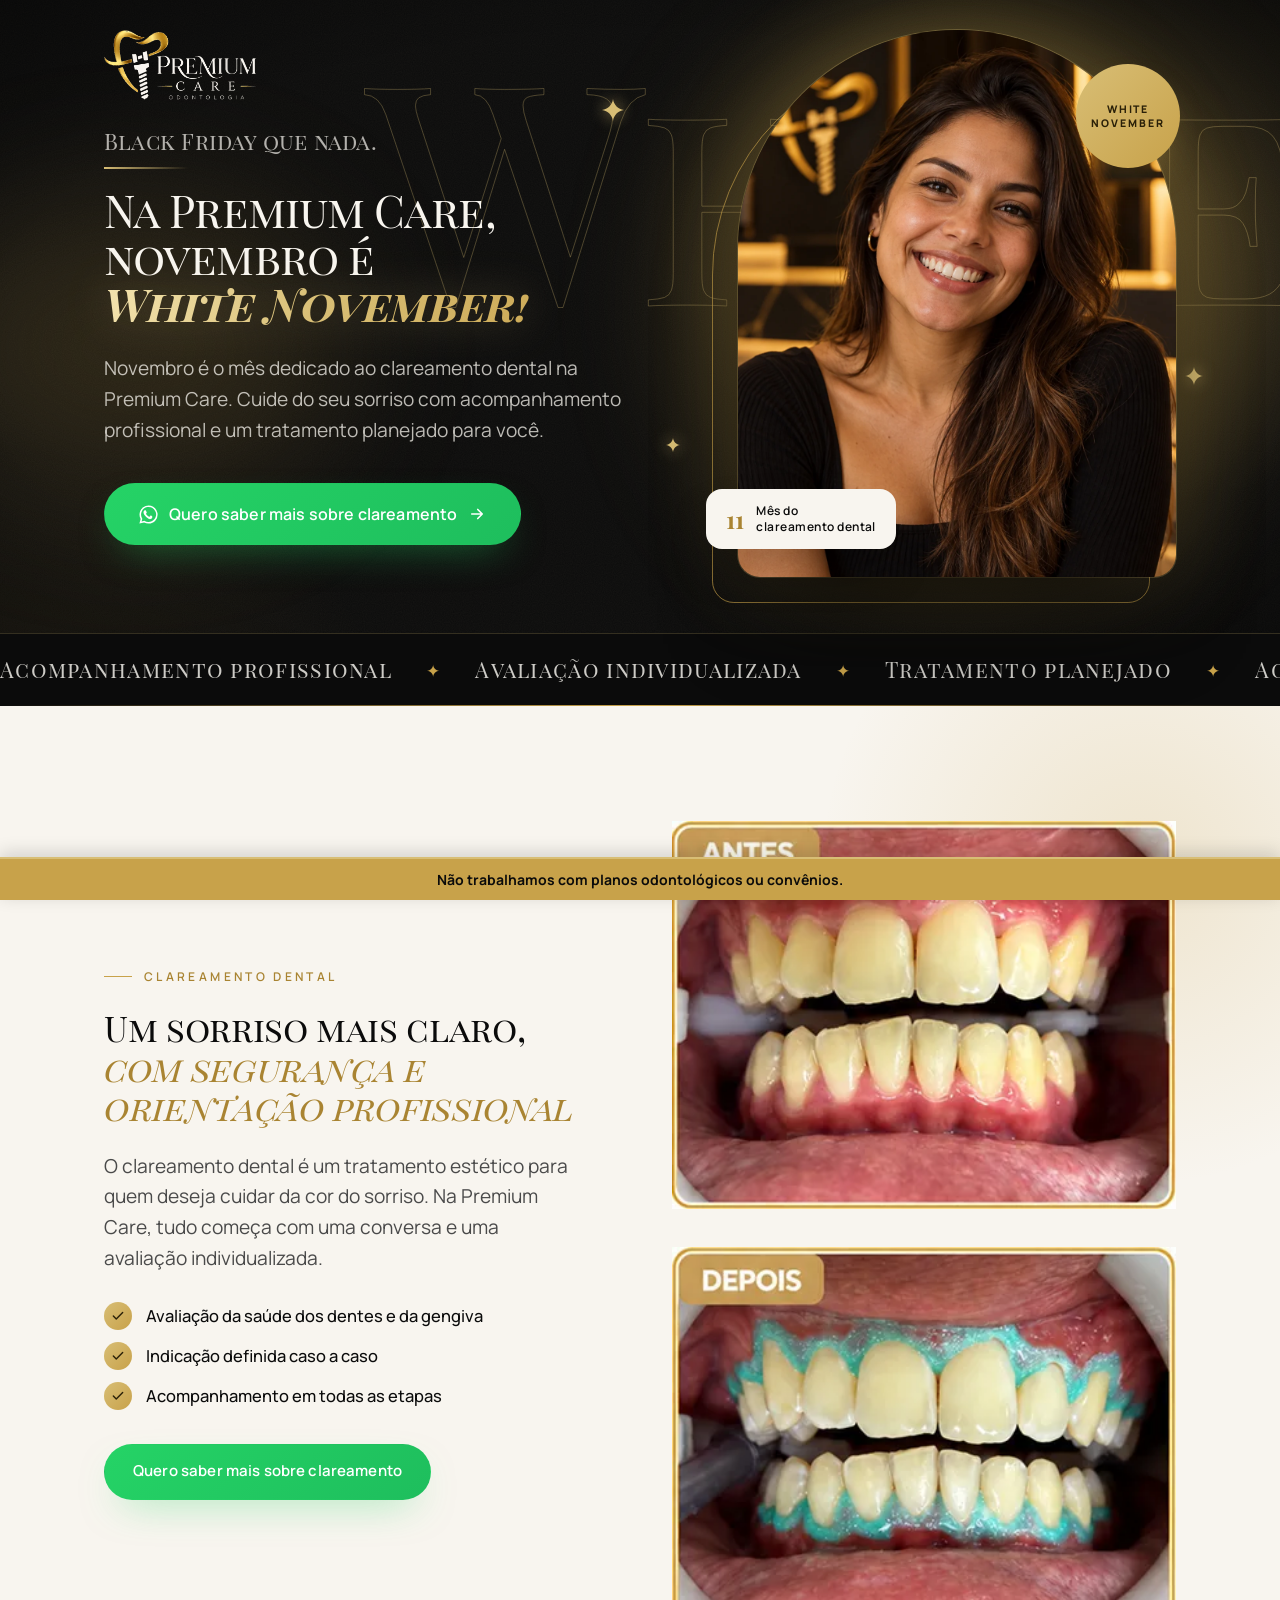
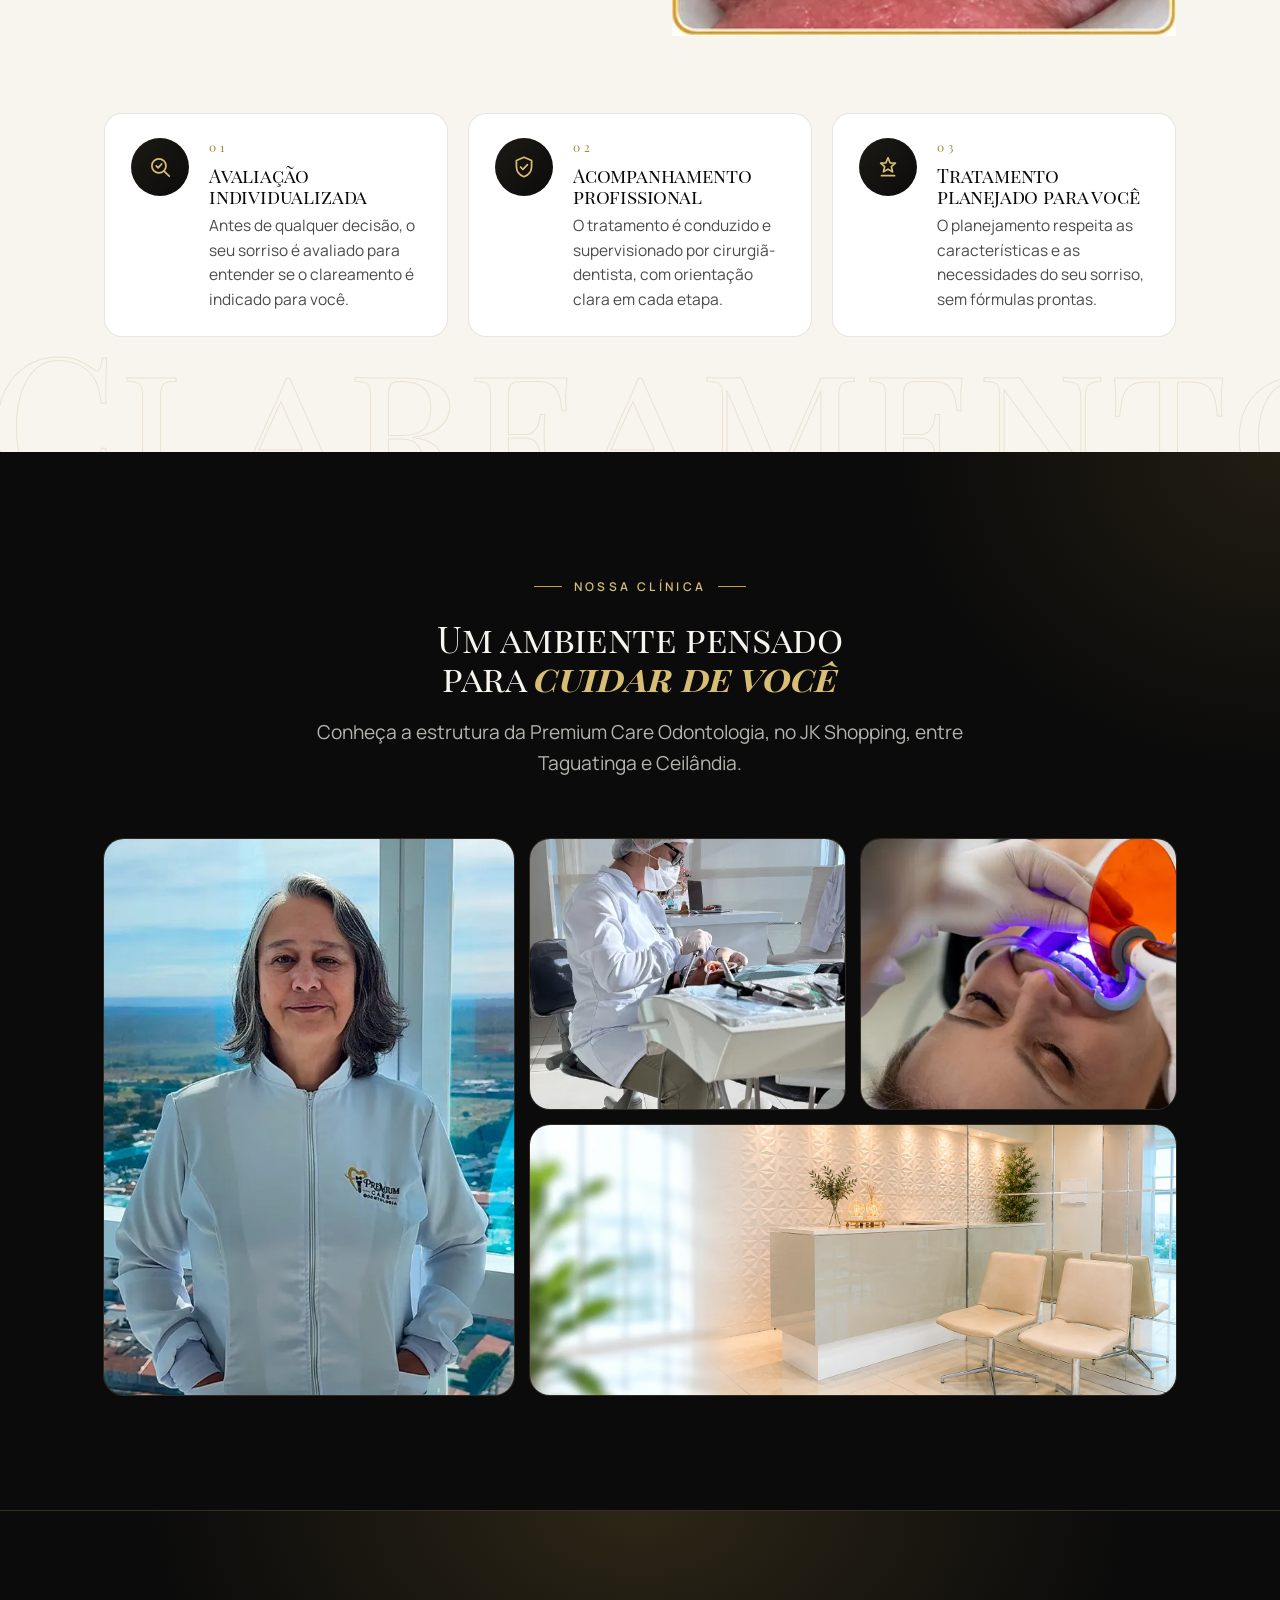
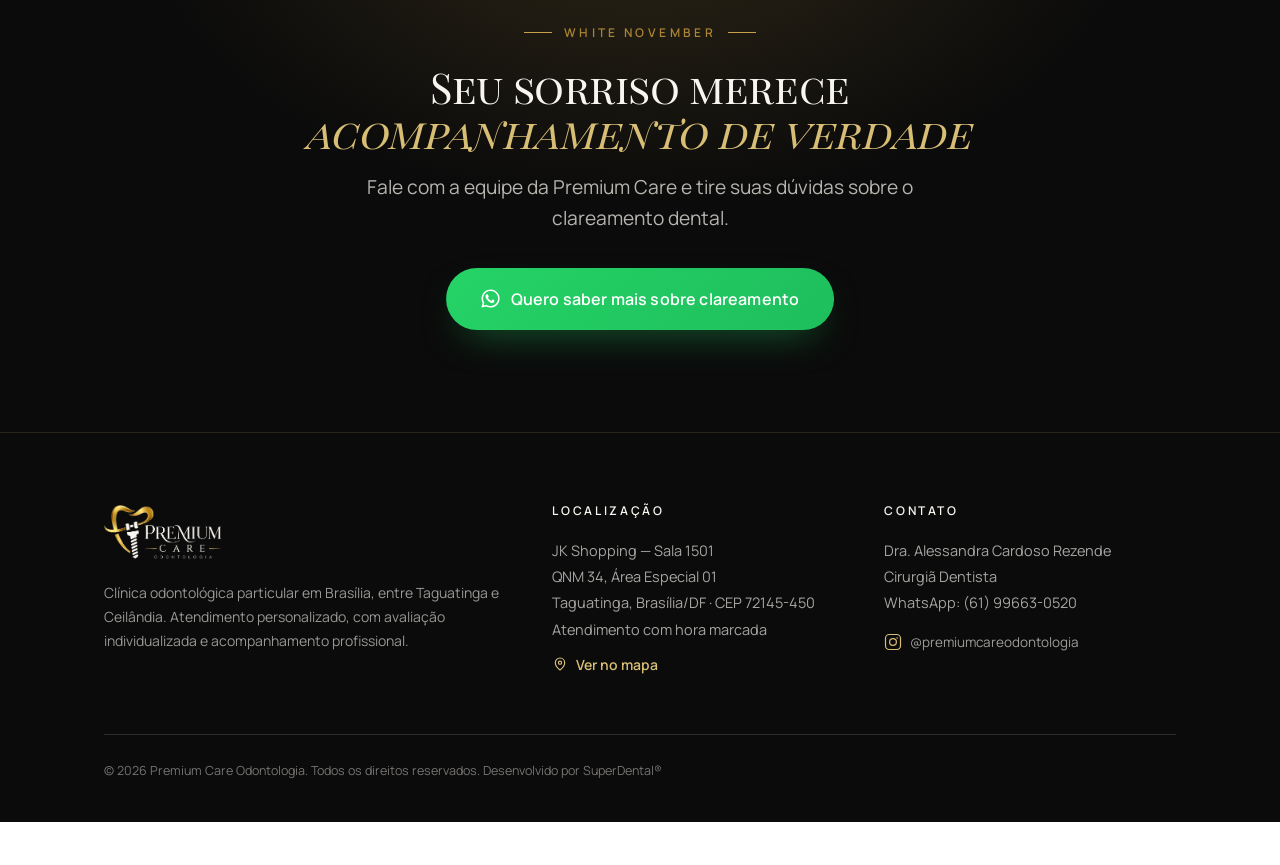
==== commit 6ae5dec4: "Att" ====
--- a/clareamento-dental-white-november.html
+++ b/clareamento-dental-white-november.html
@@ -231,25 +231,17 @@
 .wn-pillar { position: relative; }
 .wn-pillar__num { display: block; font-family: var(--serif); font-size: 12px; letter-spacing: .3em; color: var(--gold-deep); margin-bottom: 8px; }
 
-/* mosaico de fotos */
-.wn-mosaic {
-  position: relative;
-  display: grid; gap: 12px;
-  grid-template-columns: repeat(6, 1fr);
-  grid-template-rows: 190px 190px 170px;
-}
-.wn-m { position: relative; margin: 0; overflow: hidden; border-radius: 18px; background: #1a1814;
-  box-shadow: 0 24px 50px -26px rgba(11,11,11,.55), 0 0 0 1px rgba(200,162,74,.25); }
-.wn-m img { width: 100%; height: 100%; object-fit: cover; transition: transform .8s ease; }
-.wn-m:hover img { transform: scale(1.06); }
-.wn-m--1 { grid-column: 1 / 4; grid-row: 1 / 3; border-radius: 120px 18px 18px 18px; }
-.wn-m--5 { grid-column: 4 / 7; grid-row: 1 / 3; }
-.wn-m--2 { grid-column: 1 / 3; grid-row: 3; }
-.wn-m--3 { grid-column: 3 / 5; grid-row: 3; }
-.wn-m--4 { grid-column: 5 / 7; grid-row: 3; }
-.wn-m--1 img { object-position: 50% 45%; }
-.wn-m--5 img { object-position: 50% 40%; }
-.wn-mosaic__ring { position: absolute; z-index: -1; width: 78%; height: 78%; right: -22px; top: -22px; border: 1px solid var(--gold); border-radius: 130px 22px 22px 22px; opacity: .55; pointer-events: none; }
+/* fotos de antes e depois */
+.wn-comparison {
+  display: grid;
+  grid-template-columns: minmax(0, 1fr);
+  gap: clamp(24px, 3vw, 40px);
+  width: 100%;
+  max-width: 520px;
+  margin-inline: auto;
+}
+.wn-comparison figure { margin: 0; }
+.wn-comparison img { display: block; width: 100%; height: auto; }
 .wn-pillar {
   display: grid; grid-template-columns: 58px 1fr; gap: 20px; align-items: start;
   background: var(--white);
@@ -326,7 +318,6 @@
   .wn-photo__badge { left: -4px; bottom: 38px; padding: 11px 15px; }
   .wn-pillar { grid-template-columns: 1fr; gap: 14px; padding: 22px 22px 24px; }
   .wn-pillar { text-align: center; justify-items: center; }
-  .wn-mosaic { grid-template-rows: 150px 150px 130px; gap: 8px; }
   @media (prefers-reduced-motion: reduce) {
   .wn-marquee__track, .wn-photo__seal { animation: none; }
 }
@@ -446,13 +437,9 @@
       </div>
     </div>
 
-    <div class="wn-mosaic reveal" data-d="1" aria-label="Acompanhamento profissional durante o clareamento dental">
-      <figure class="wn-m wn-m--1"><img src="images/white-november-1.webp" alt="Avaliação inicial dos dentes na Premium Care Odontologia" loading="lazy" /></figure>
-      <figure class="wn-m wn-m--5"><img src="images/white-november-5.webp" alt="Escala de cor sendo utilizada durante o acompanhamento do clareamento dental" loading="lazy" /></figure>
-      <figure class="wn-m wn-m--2"><img src="images/white-november-2.webp" alt="Avaliação da cor dos dentes com escala de cor" loading="lazy" /></figure>
-      <figure class="wn-m wn-m--3"><img src="images/white-november-3.webp" alt="Procedimento de clareamento dental realizado por profissional" loading="lazy" /></figure>
-      <figure class="wn-m wn-m--4"><img src="images/white-november-4.webp" alt="Acompanhamento profissional durante o clareamento dental" loading="lazy" /></figure>
-      <span class="wn-mosaic__ring" aria-hidden="true"></span>
+    <div class="wn-comparison reveal" data-d="1" aria-label="Antes e depois do clareamento dental">
+      <figure><img src="images/antes.webp" alt="Dentes antes do clareamento dental" width="387" height="298" loading="lazy" /></figure>
+      <figure><img src="images/depois.webp" alt="Dentes depois do clareamento dental" width="388" height="299" loading="lazy" /></figure>
     </div>
 
   <div class="wn-about__cta wn-about__cta--mobile">
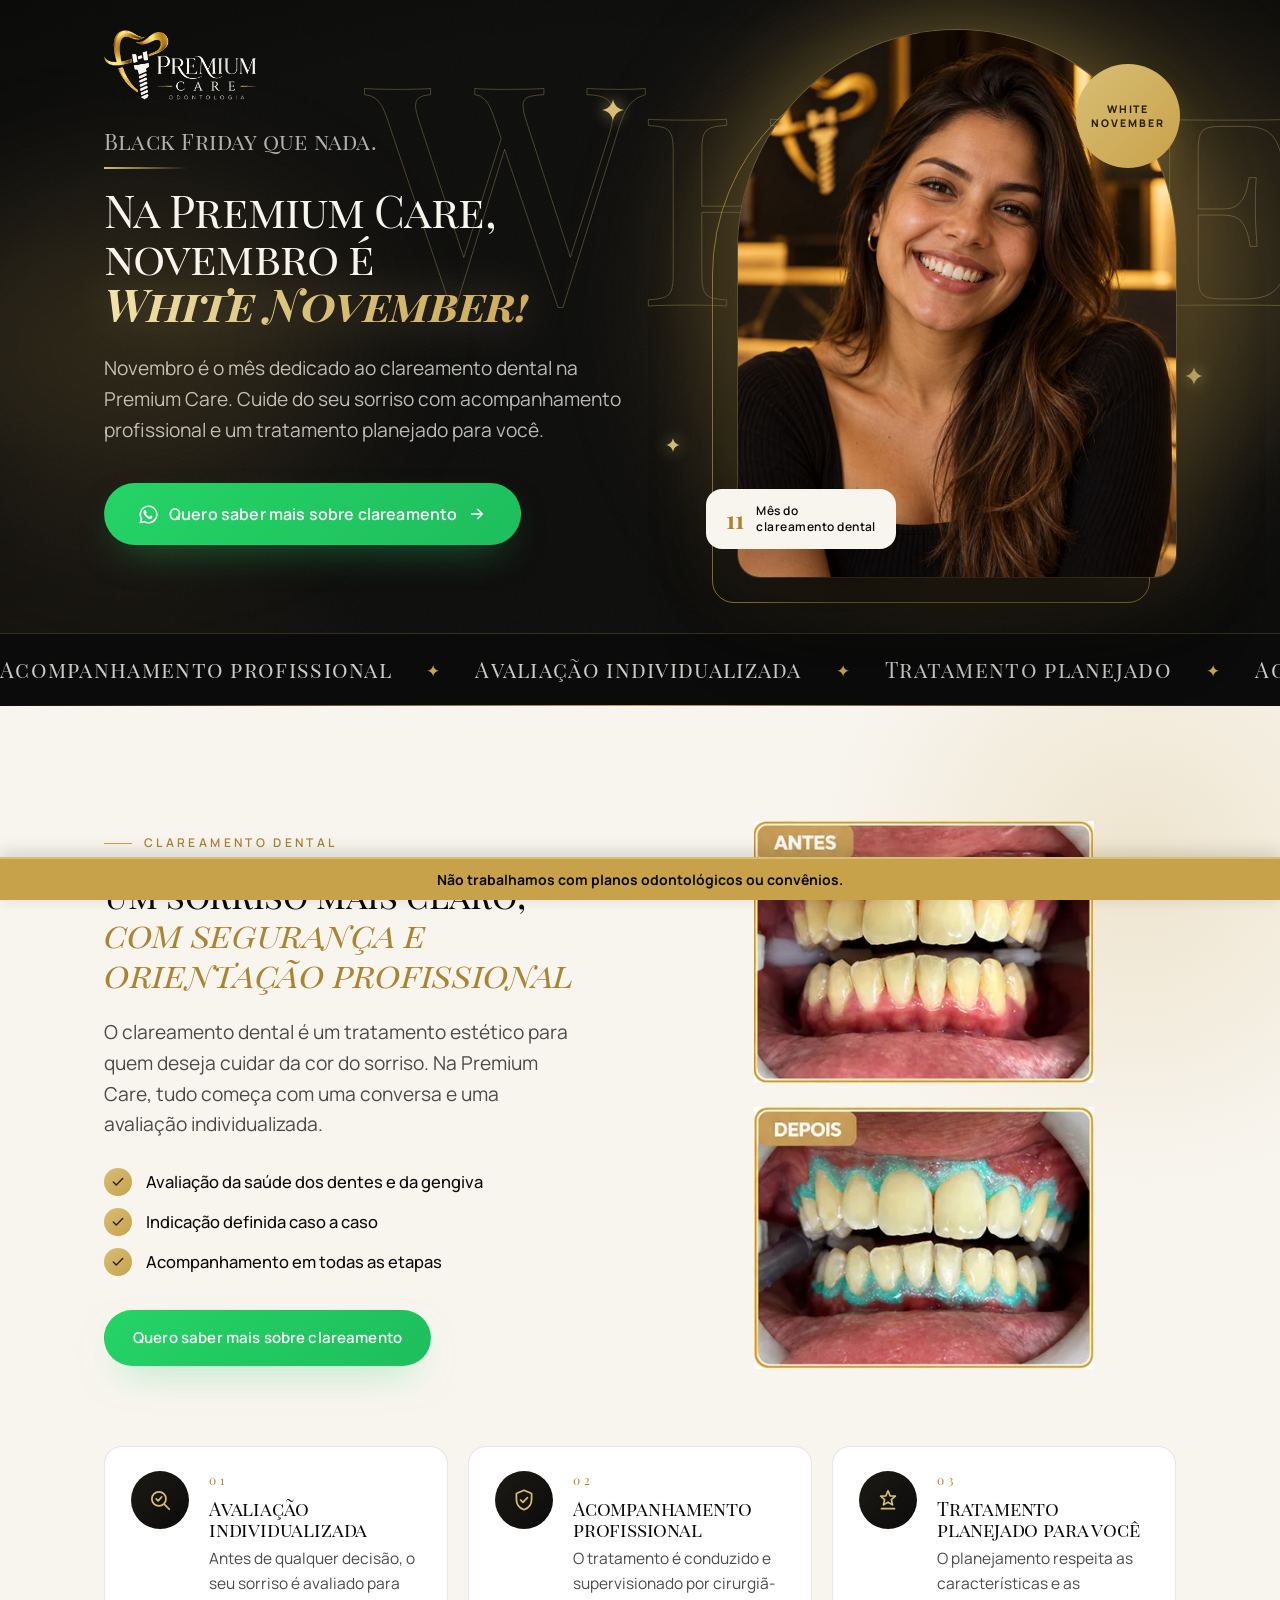
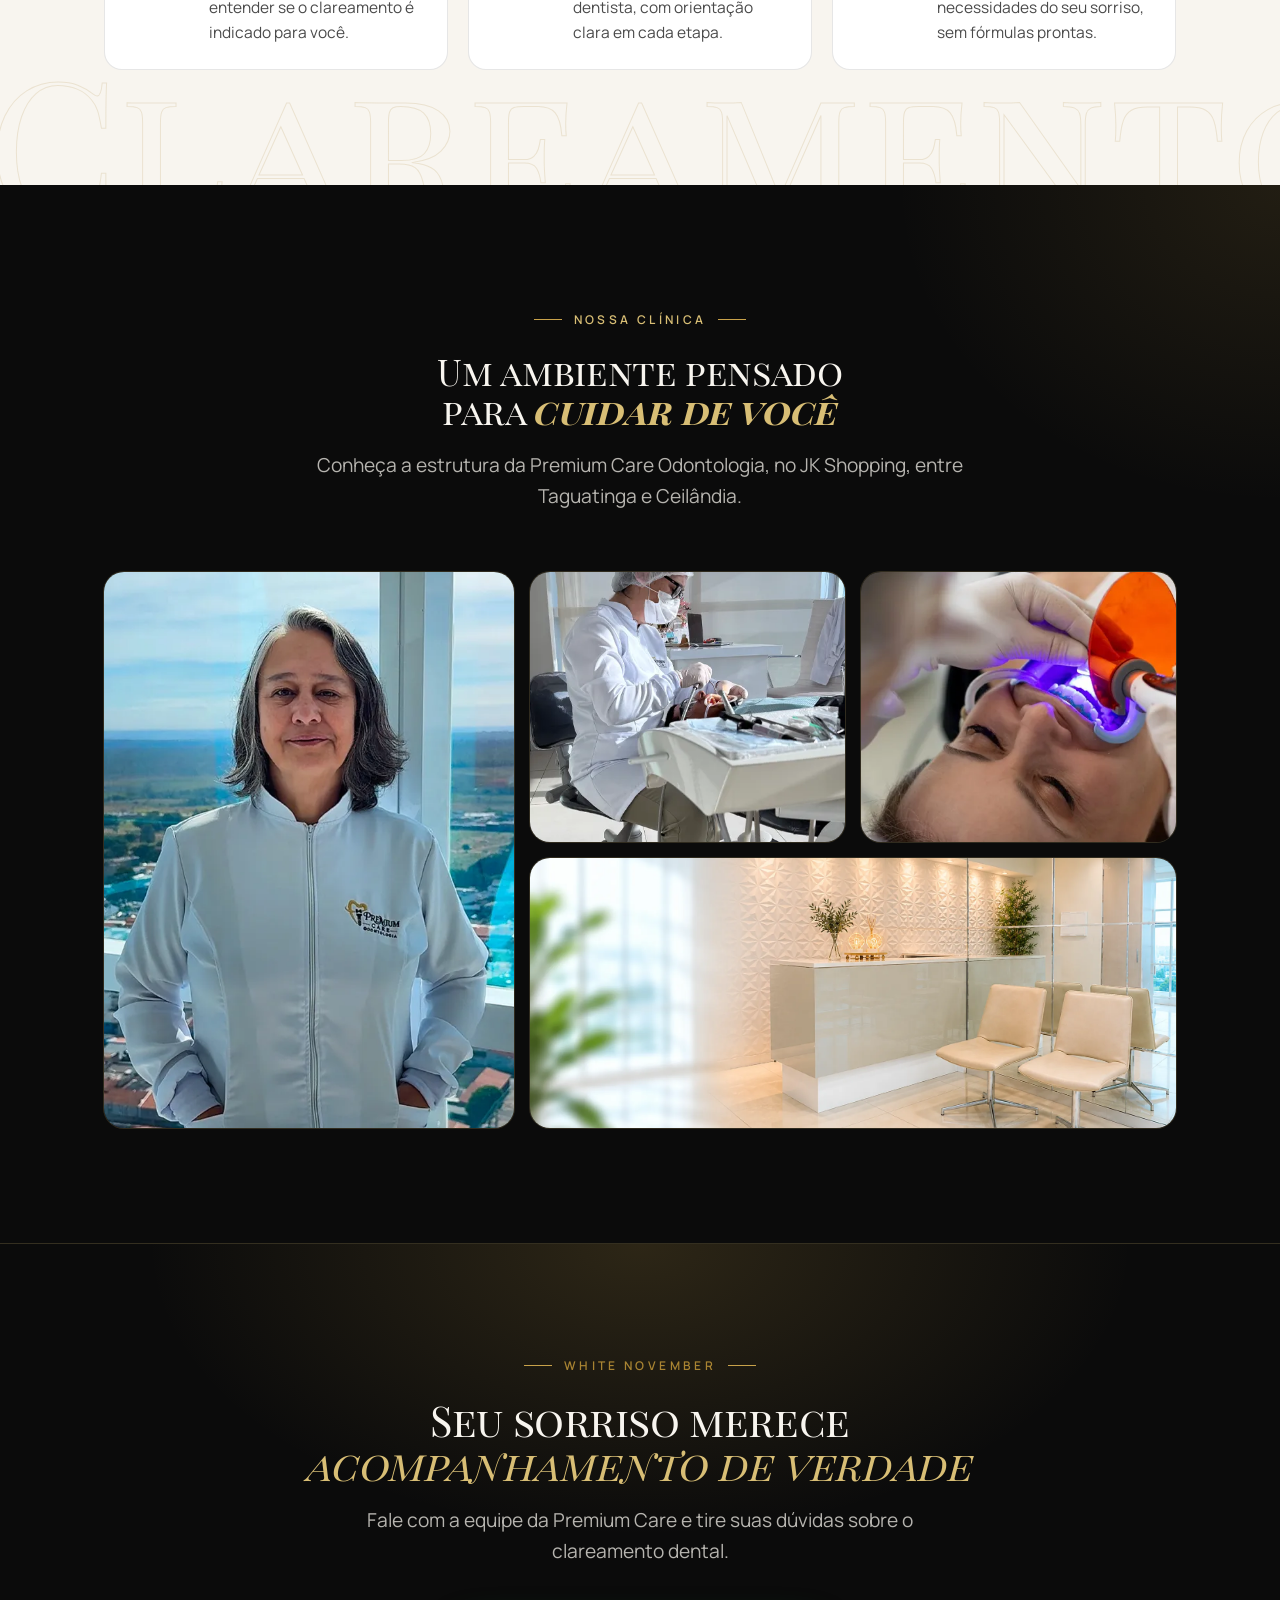
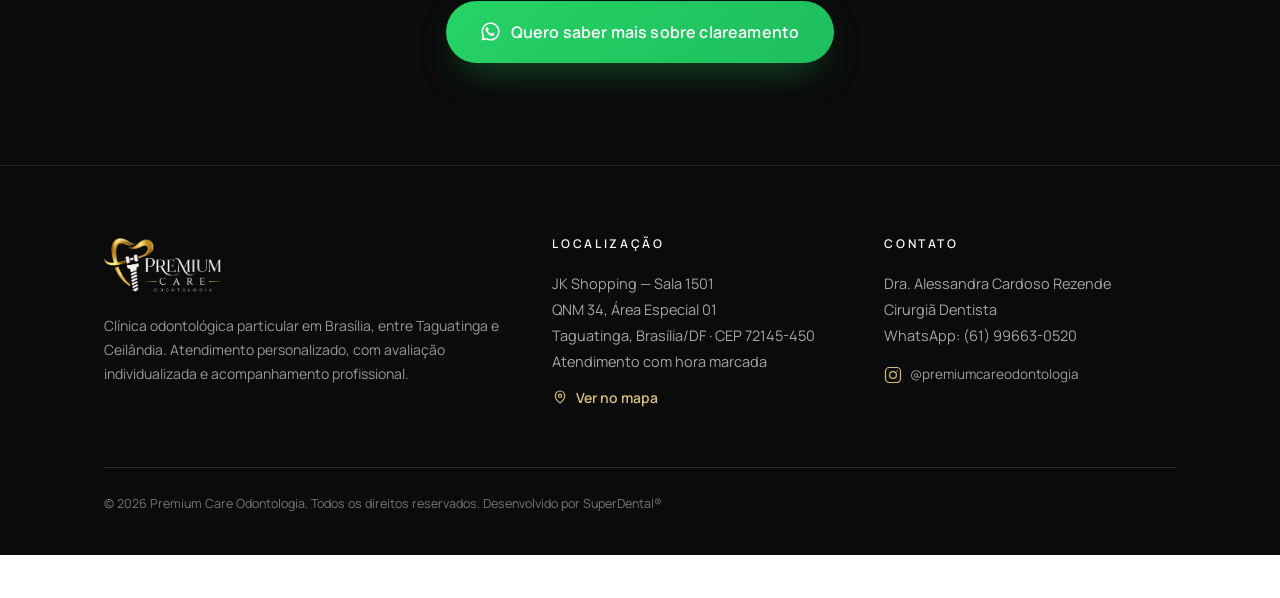
==== commit 24a6dfb3: "Att" ====
--- a/clareamento-dental-white-november.html
+++ b/clareamento-dental-white-november.html
@@ -235,9 +235,9 @@
 .wn-comparison {
   display: grid;
   grid-template-columns: minmax(0, 1fr);
-  gap: clamp(24px, 3vw, 40px);
+  gap: 24px;
   width: 100%;
-  max-width: 520px;
+  max-width: 340px;
   margin-inline: auto;
 }
 .wn-comparison figure { margin: 0; }
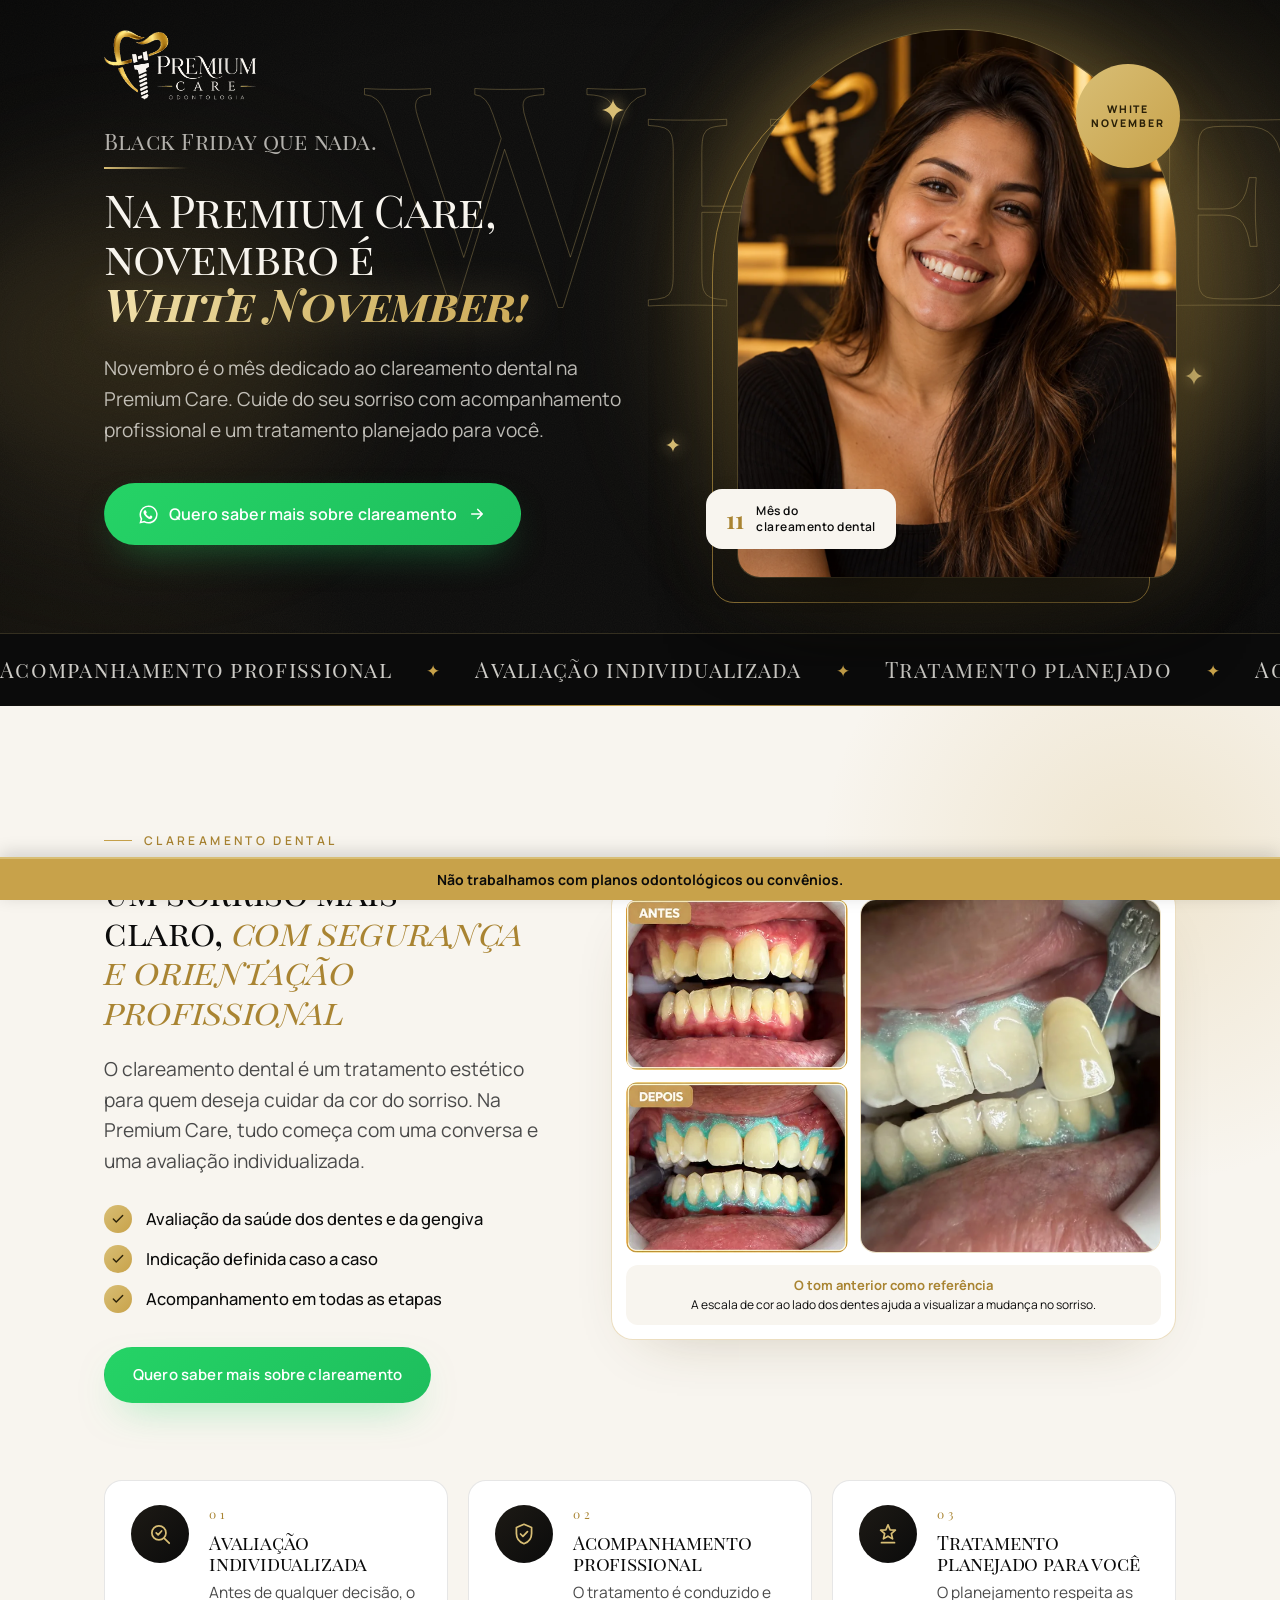
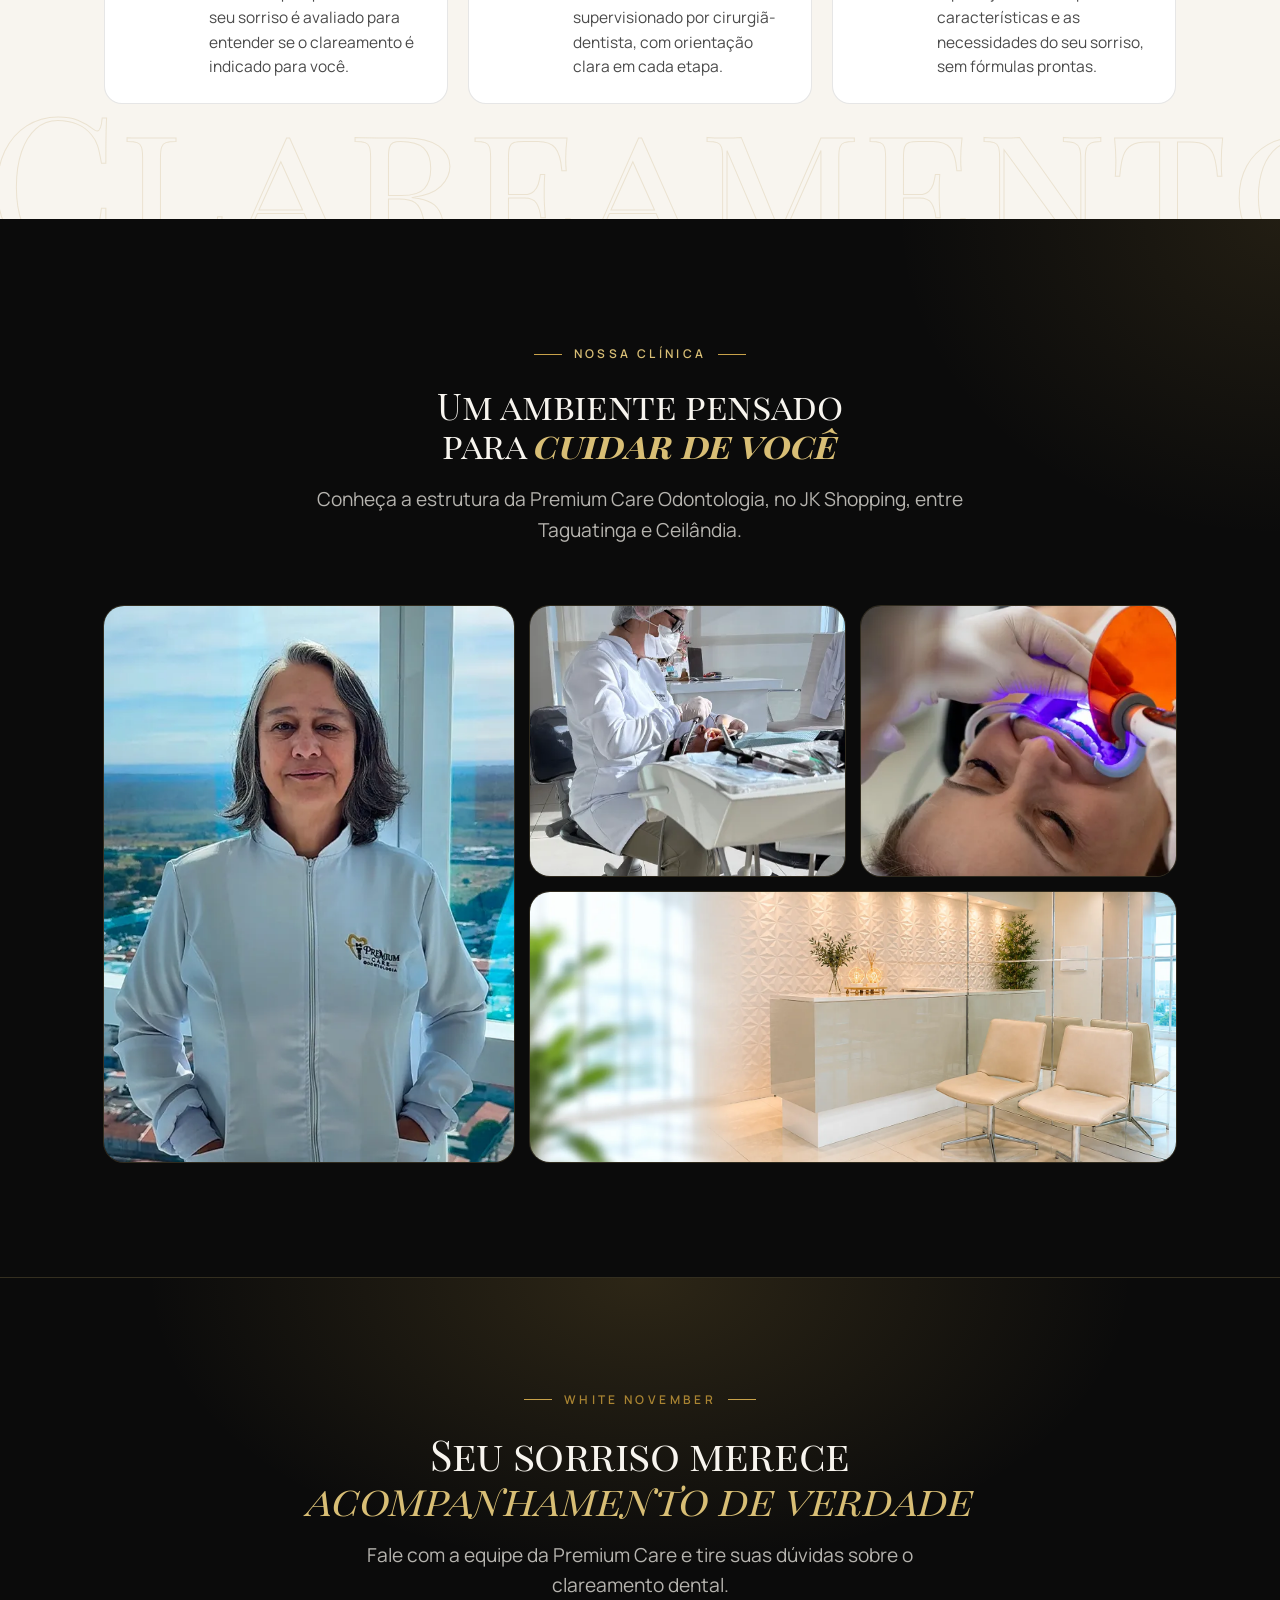
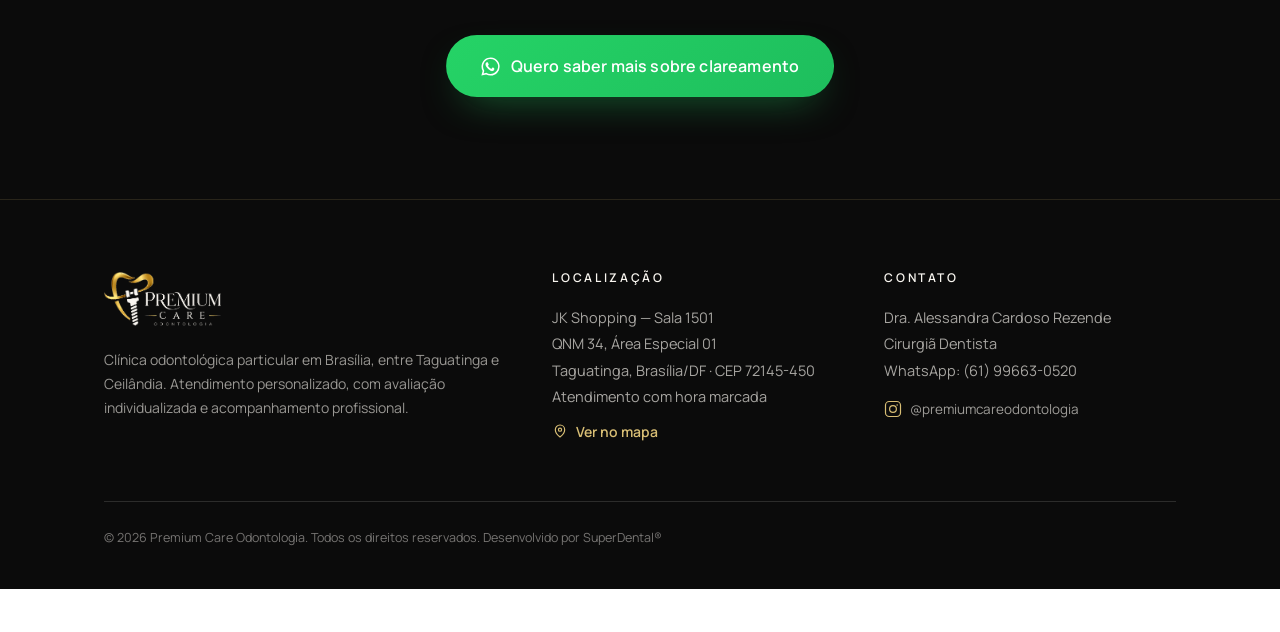
==== commit 39470875: "Att" ====
--- a/clareamento-dental-white-november.html
+++ b/clareamento-dental-white-november.html
@@ -234,14 +234,75 @@
 /* fotos de antes e depois */
 .wn-comparison {
   display: grid;
-  grid-template-columns: minmax(0, 1fr);
-  gap: 24px;
+  grid-template-columns: minmax(0, .85fr) minmax(0, 1.15fr);
+  align-items: stretch;
+  gap: 16px;
   width: 100%;
-  max-width: 340px;
+  max-width: 600px;
   margin-inline: auto;
-}
-.wn-comparison figure { margin: 0; }
-.wn-comparison img { display: block; width: 100%; height: auto; }
+  padding: clamp(12px, 2vw, 20px);
+  border: 1px solid rgba(200,162,74,.35);
+  border-radius: 26px;
+  background: var(--white);
+  box-shadow: 0 24px 60px -36px rgba(84,63,18,.3);
+}
+.wn-comparison figure { margin: 0; min-width: 0; }
+.wn-comparison img { display: block; width: 100%; height: auto; border-radius: 12px; }
+.wn-comparison__pair {
+  display: grid;
+  gap: 12px;
+  min-width: 0;
+}
+.wn-comparison__reference {
+  position: relative;
+  overflow: hidden;
+  border: 1px solid rgba(200,162,74,.25);
+  border-radius: 16px;
+  background: var(--off);
+}
+.wn-comparison__reference img {
+  position: absolute;
+  inset: 0;
+  height: 100%;
+  object-fit: cover;
+  border-radius: 0;
+}
+.wn-comparison__caption {
+  grid-column: 1 / -1;
+  margin: 0;
+  padding: 12px 10px;
+  border-radius: 12px;
+  background: var(--off);
+  text-align: center;
+  line-height: 1.3;
+}
+.wn-comparison__caption strong {
+  display: block;
+  margin-bottom: 4px;
+  color: var(--gold-deep);
+  font-size: 14px;
+  line-height: 1.25;
+}
+.wn-comparison__caption span {
+  display: block;
+  color: var(--ink);
+  font-size: 13px;
+  line-height: 1.3;
+}
+@media (min-width: 961px) {
+  .wn-about__grid {
+    grid-template-columns: minmax(0, .9fr) minmax(0, 1.1fr);
+    gap: clamp(28px, 3.5vw, 56px);
+  }
+  .wn-comparison {
+    max-width: 600px;
+    gap: 12px;
+    padding: 14px;
+    border-radius: 22px;
+  }
+  .wn-comparison__caption strong { font-size: 13px; }
+  .wn-comparison__caption span { font-size: 12px; }
+}
 .wn-pillar {
   display: grid; grid-template-columns: 58px 1fr; gap: 20px; align-items: start;
   background: var(--white);
@@ -438,8 +499,19 @@
     </div>
 
     <div class="wn-comparison reveal" data-d="1" aria-label="Antes e depois do clareamento dental">
-      <figure><img src="images/antes.webp" alt="Dentes antes do clareamento dental" width="387" height="298" loading="lazy" /></figure>
-      <figure><img src="images/depois.webp" alt="Dentes depois do clareamento dental" width="388" height="299" loading="lazy" /></figure>
+      <div class="wn-comparison__pair">
+        <figure><img src="images/antes.webp" alt="Dentes antes do clareamento dental" width="387" height="298" loading="lazy" /></figure>
+        <figure>
+          <img src="images/depois.webp" alt="Dentes depois do clareamento dental" width="388" height="299" loading="lazy" />
+        </figure>
+      </div>
+      <figure class="wn-comparison__reference">
+        <img src="images/white-november-5.webp" alt="Dentes clareados ao lado de uma escala de cor usada como referência do tom anterior" width="841" height="885" loading="lazy" />
+      </figure>
+      <p class="wn-comparison__caption">
+        <strong>O tom anterior como referência</strong>
+        <span>A escala de cor ao lado dos dentes ajuda a visualizar a mudança no sorriso.</span>
+      </p>
     </div>
 
   <div class="wn-about__cta wn-about__cta--mobile">
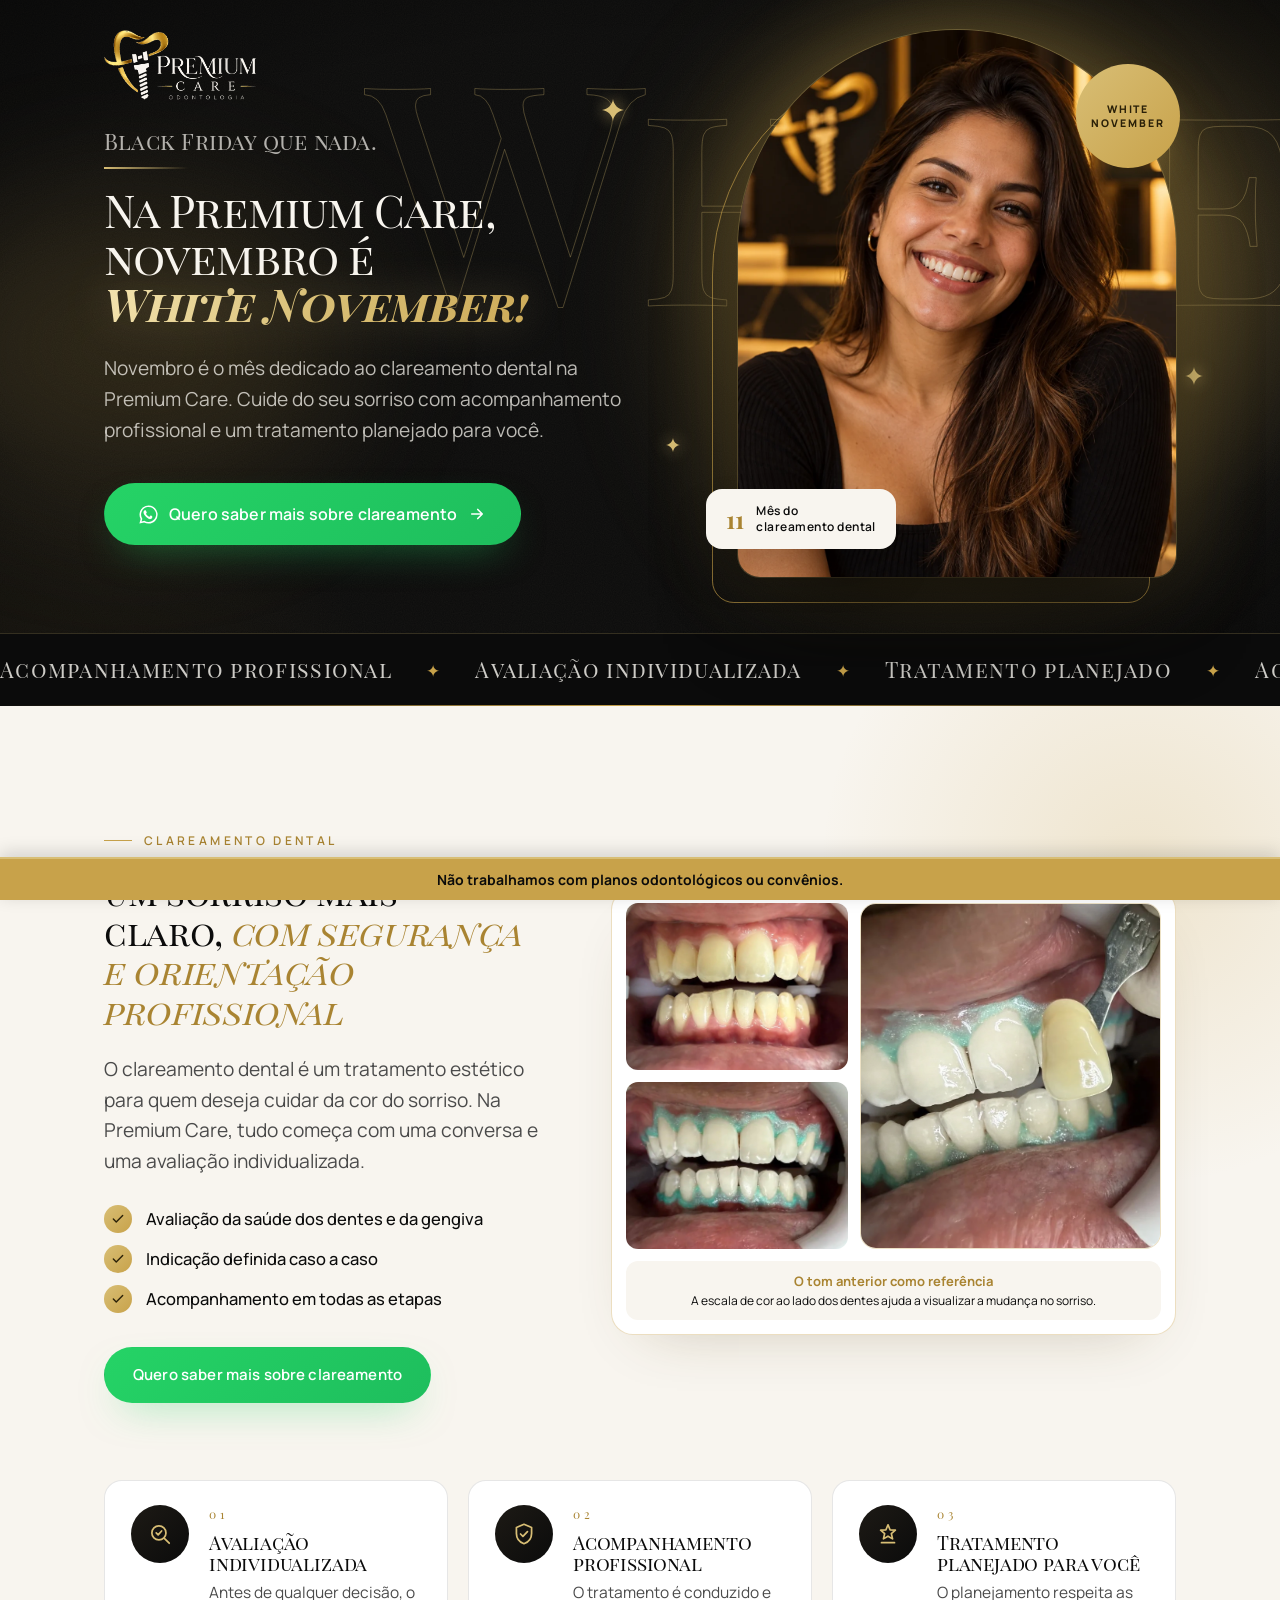
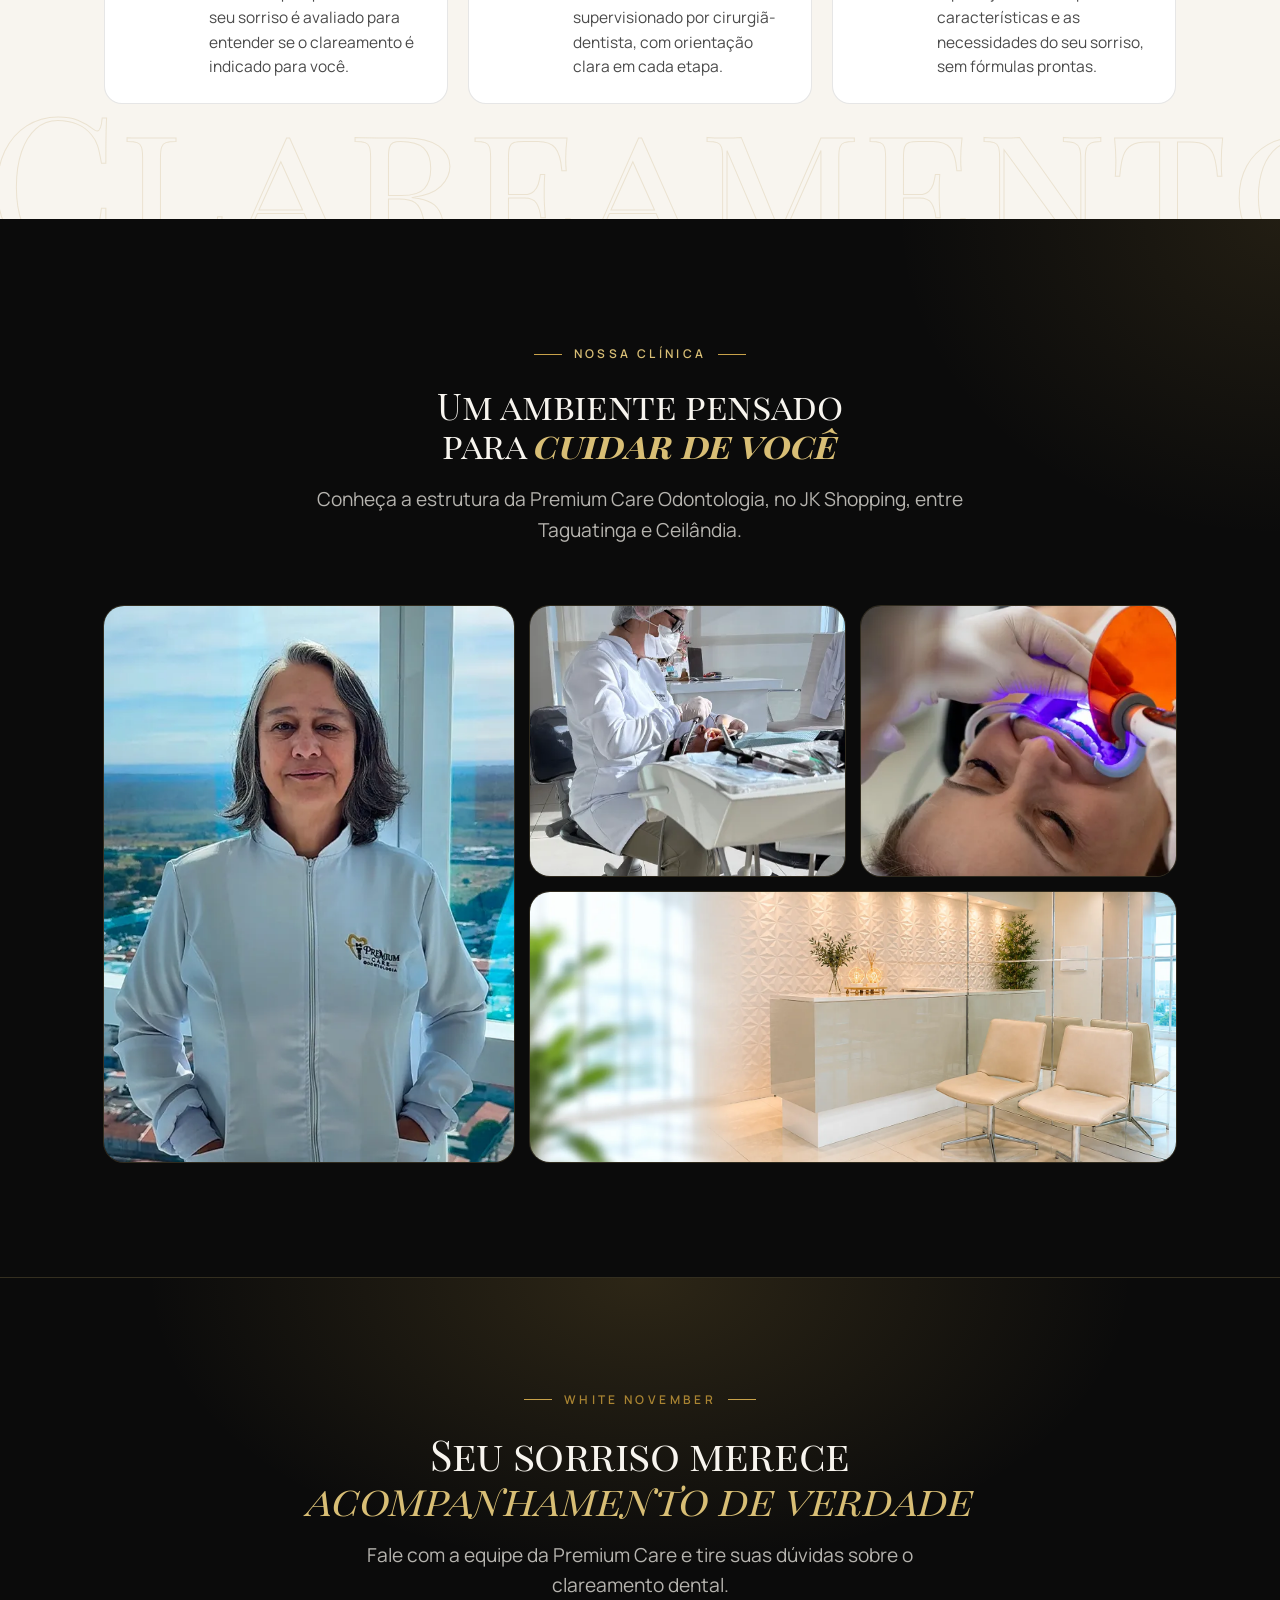
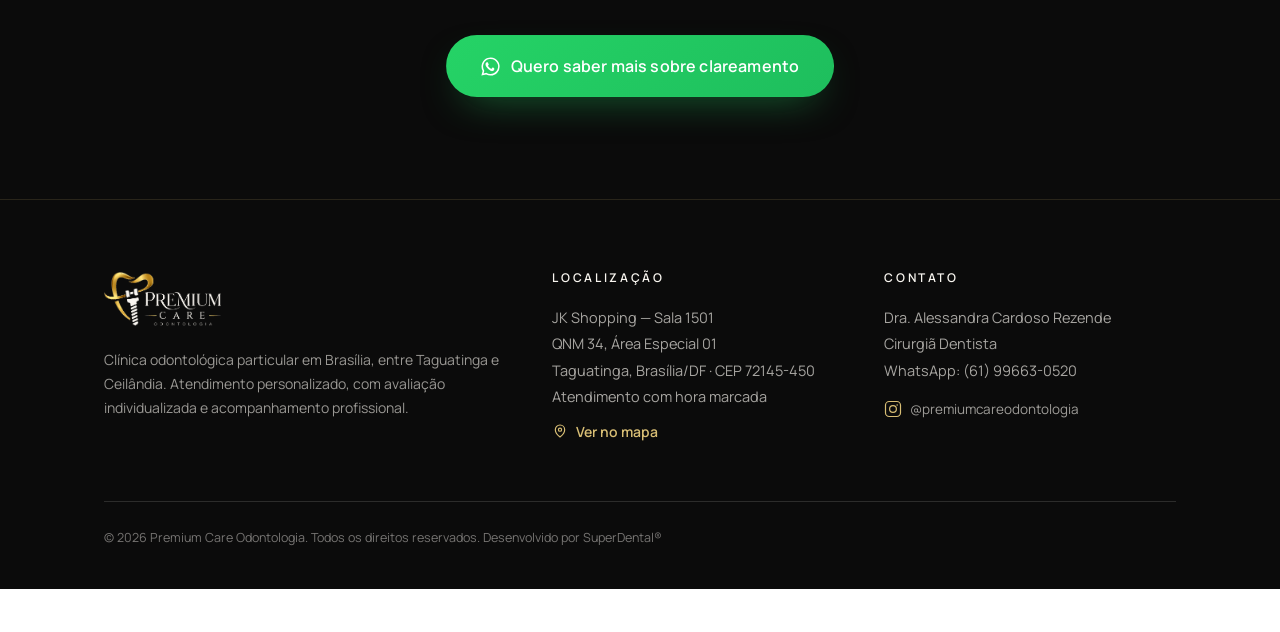
==== commit 82dd986e: "Att" ====
--- a/clareamento-dental-white-november.html
+++ b/clareamento-dental-white-november.html
@@ -500,13 +500,13 @@
 
     <div class="wn-comparison reveal" data-d="1" aria-label="Antes e depois do clareamento dental">
       <div class="wn-comparison__pair">
-        <figure><img src="images/antes.webp" alt="Dentes antes do clareamento dental" width="387" height="298" loading="lazy" /></figure>
+        <figure><img src="images/antes-nova.webp" alt="Dentes antes do clareamento dental" width="975" height="731" loading="lazy" /></figure>
         <figure>
-          <img src="images/depois.webp" alt="Dentes depois do clareamento dental" width="388" height="299" loading="lazy" />
+          <img src="images/depois-nova.webp" alt="Dentes depois do clareamento dental" width="975" height="731" loading="lazy" />
         </figure>
       </div>
       <figure class="wn-comparison__reference">
-        <img src="images/white-november-5.webp" alt="Dentes clareados ao lado de uma escala de cor usada como referência do tom anterior" width="841" height="885" loading="lazy" />
+        <img src="images/comparacao.webp" alt="Dentes clareados ao lado de uma escala de cor usada como referência do tom anterior" width="841" height="885" loading="lazy" />
       </figure>
       <p class="wn-comparison__caption">
         <strong>O tom anterior como referência</strong>
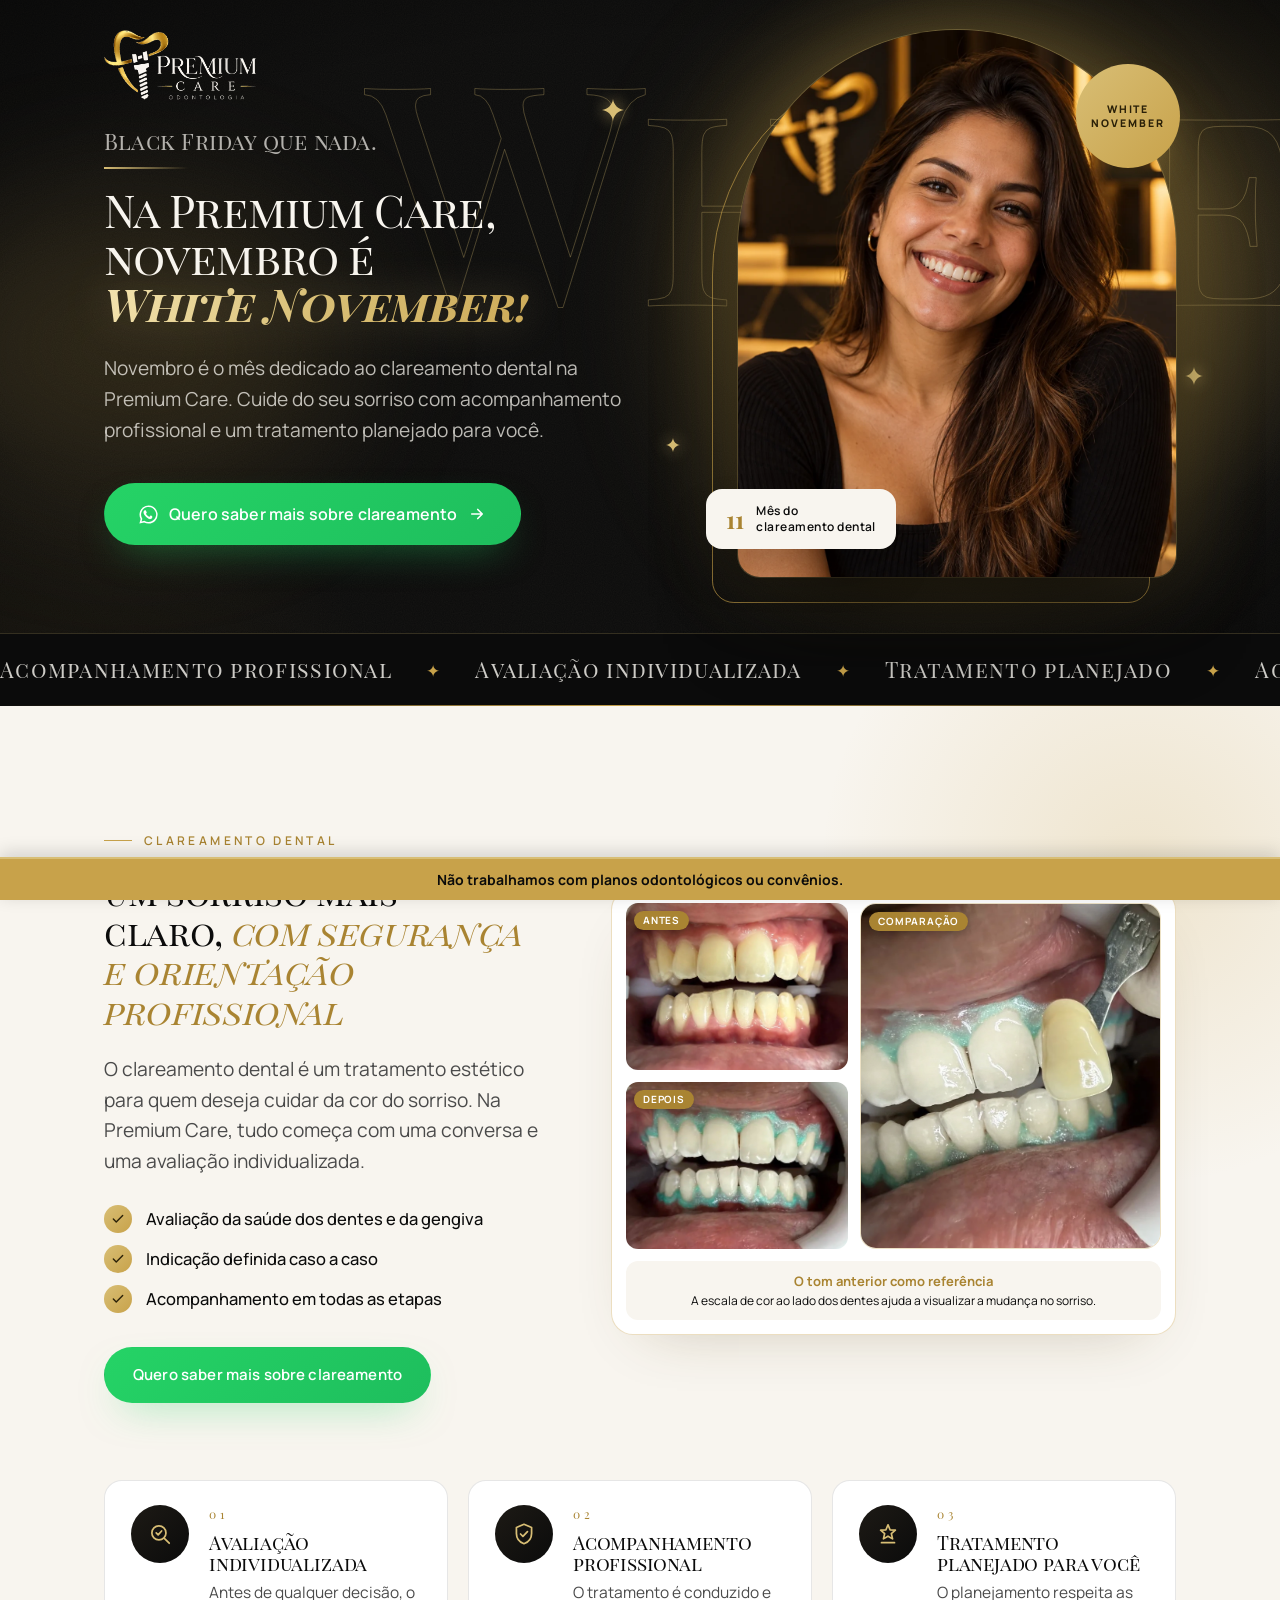
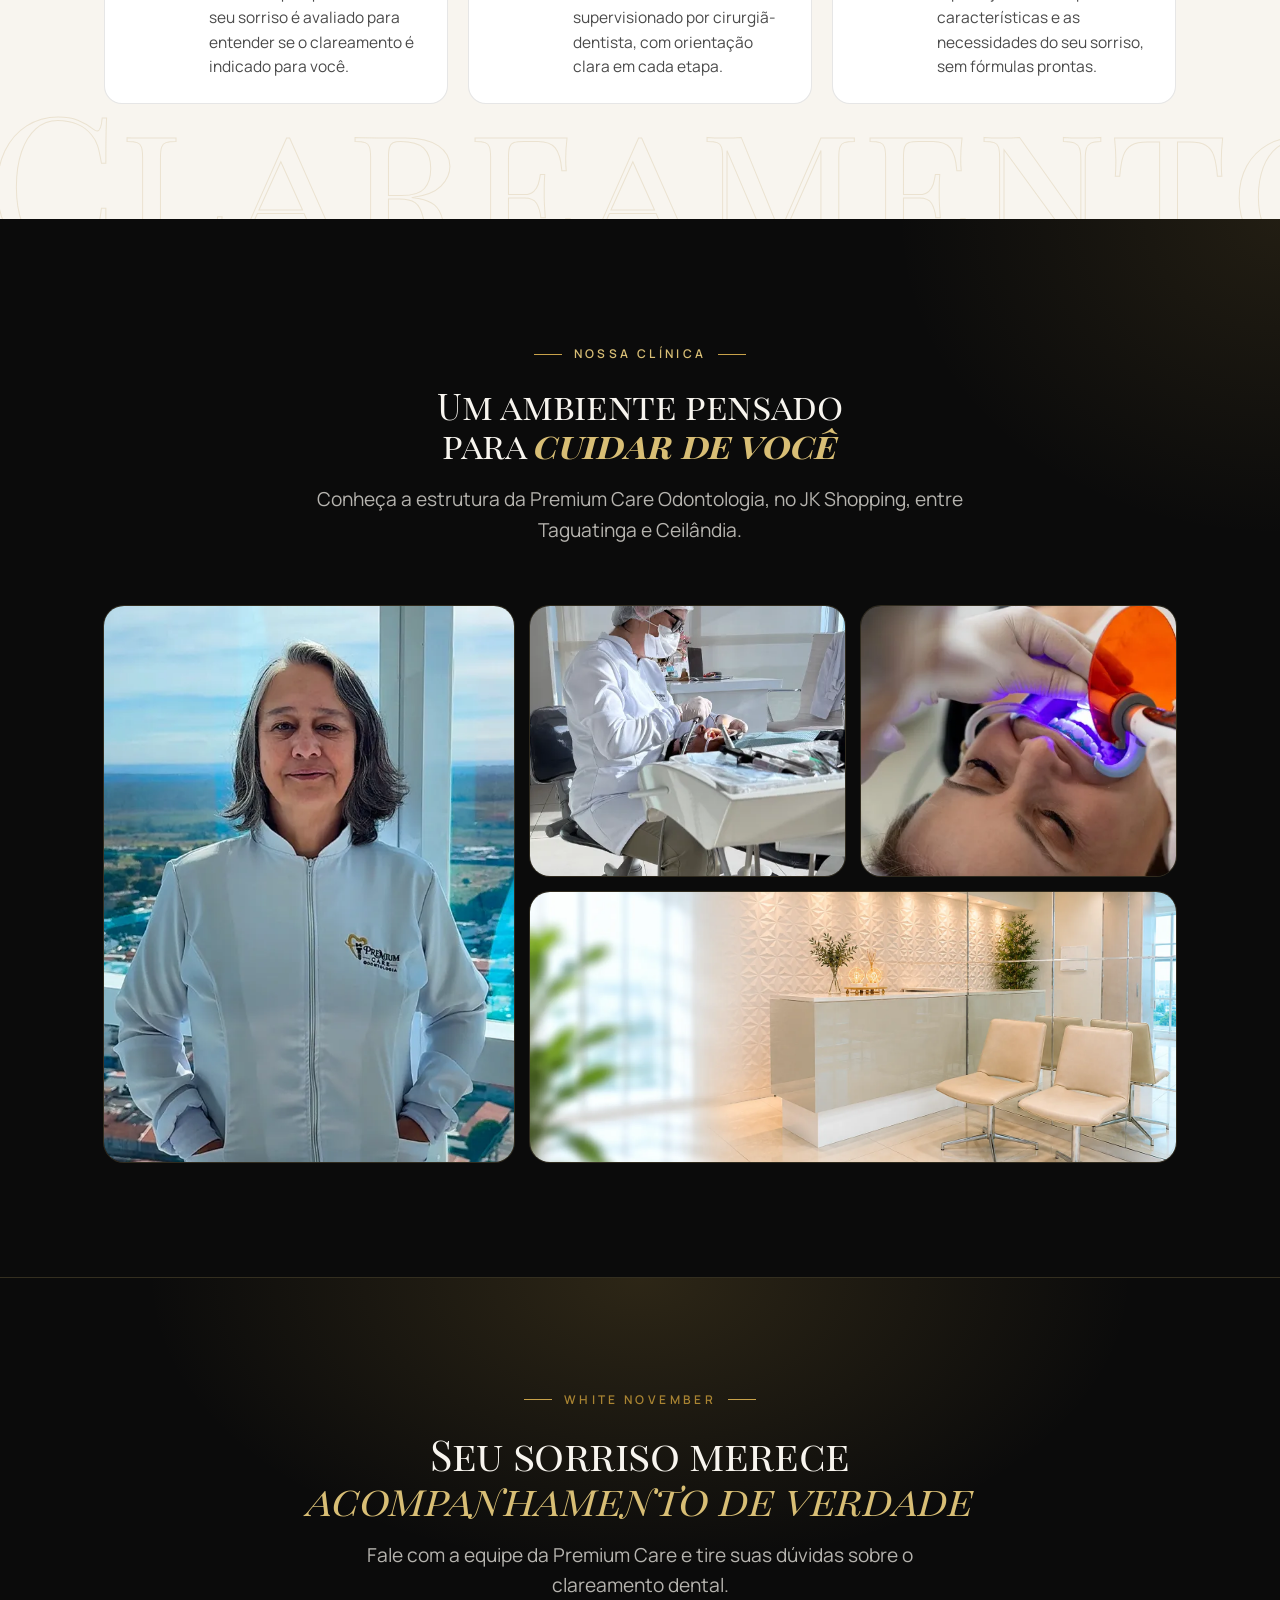
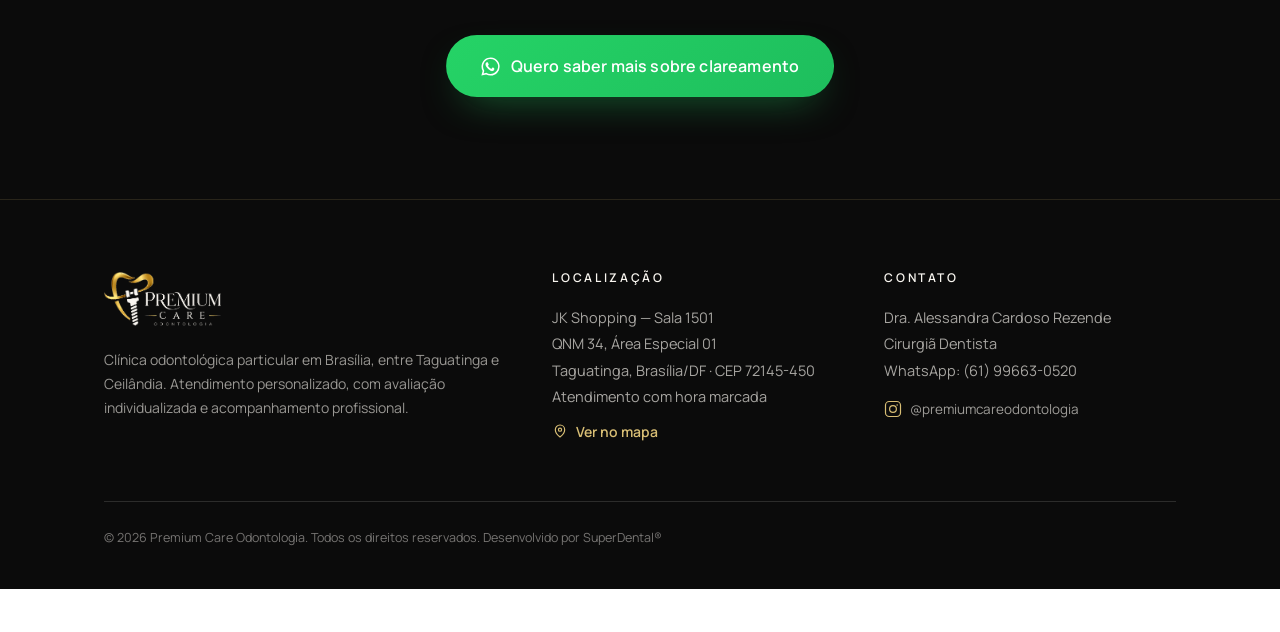
==== commit 15fa5497: "Att" ====
--- a/clareamento-dental-white-november.html
+++ b/clareamento-dental-white-november.html
@@ -248,6 +248,25 @@
 }
 .wn-comparison figure { margin: 0; min-width: 0; }
 .wn-comparison img { display: block; width: 100%; height: auto; border-radius: 12px; }
+.wn-comparison figure[data-badge] { position: relative; }
+.wn-comparison figure[data-badge]::before {
+  content: attr(data-badge);
+  position: absolute;
+  top: 8px;
+  left: 8px;
+  z-index: 2;
+  padding: 3px 9px;
+  border-radius: 999px;
+  background: var(--gold-deep);
+  color: #fff;
+  font-size: 10px;
+  font-weight: 700;
+  letter-spacing: .08em;
+  line-height: 1.3;
+  text-transform: uppercase;
+  box-shadow: 0 2px 8px rgba(0,0,0,.25);
+  pointer-events: none;
+}
 .wn-comparison__pair {
   display: grid;
   gap: 12px;
@@ -500,12 +519,12 @@
 
     <div class="wn-comparison reveal" data-d="1" aria-label="Antes e depois do clareamento dental">
       <div class="wn-comparison__pair">
-        <figure><img src="images/antes-nova.webp" alt="Dentes antes do clareamento dental" width="975" height="731" loading="lazy" /></figure>
-        <figure>
+        <figure data-badge="Antes"><img src="images/antes-nova.webp" alt="Dentes antes do clareamento dental" width="975" height="731" loading="lazy" /></figure>
+        <figure data-badge="Depois">
           <img src="images/depois-nova.webp" alt="Dentes depois do clareamento dental" width="975" height="731" loading="lazy" />
         </figure>
       </div>
-      <figure class="wn-comparison__reference">
+      <figure class="wn-comparison__reference" data-badge="Comparação">
         <img src="images/comparacao.webp" alt="Dentes clareados ao lado de uma escala de cor usada como referência do tom anterior" width="841" height="885" loading="lazy" />
       </figure>
       <p class="wn-comparison__caption">
